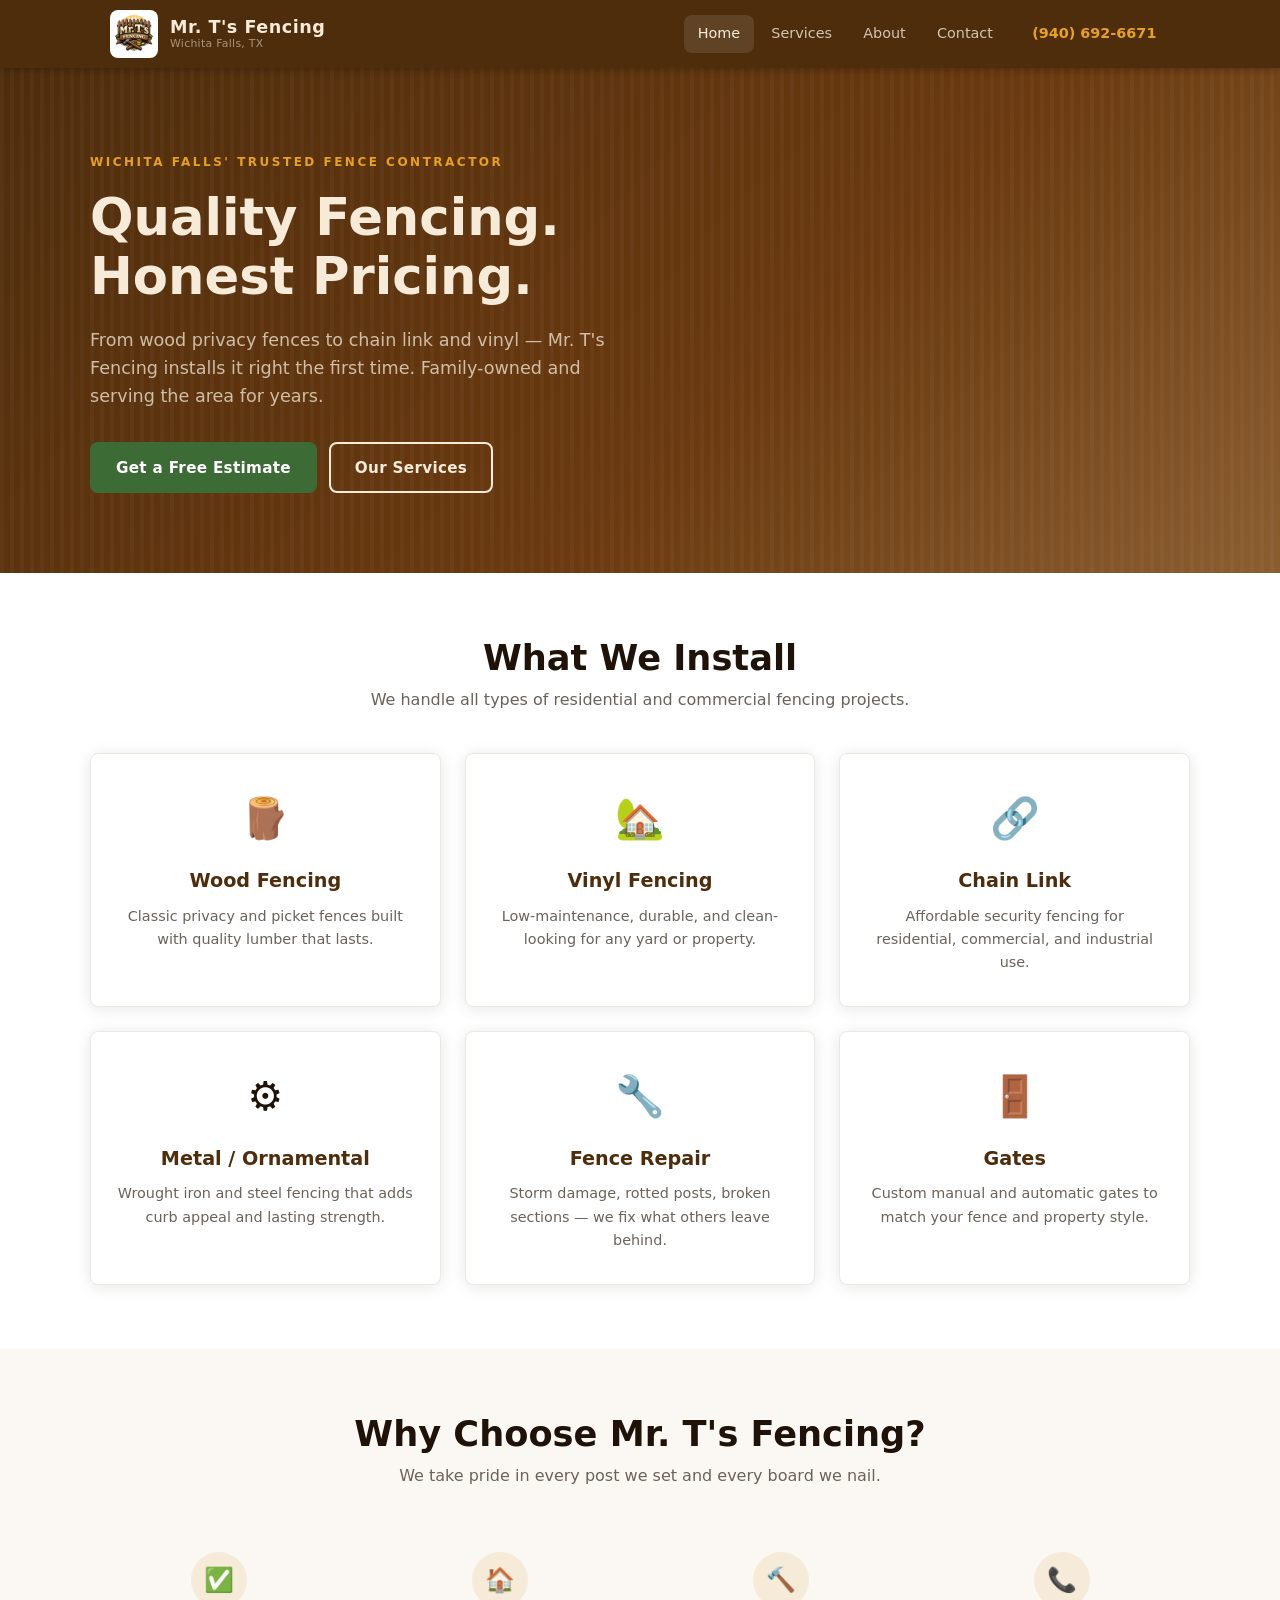
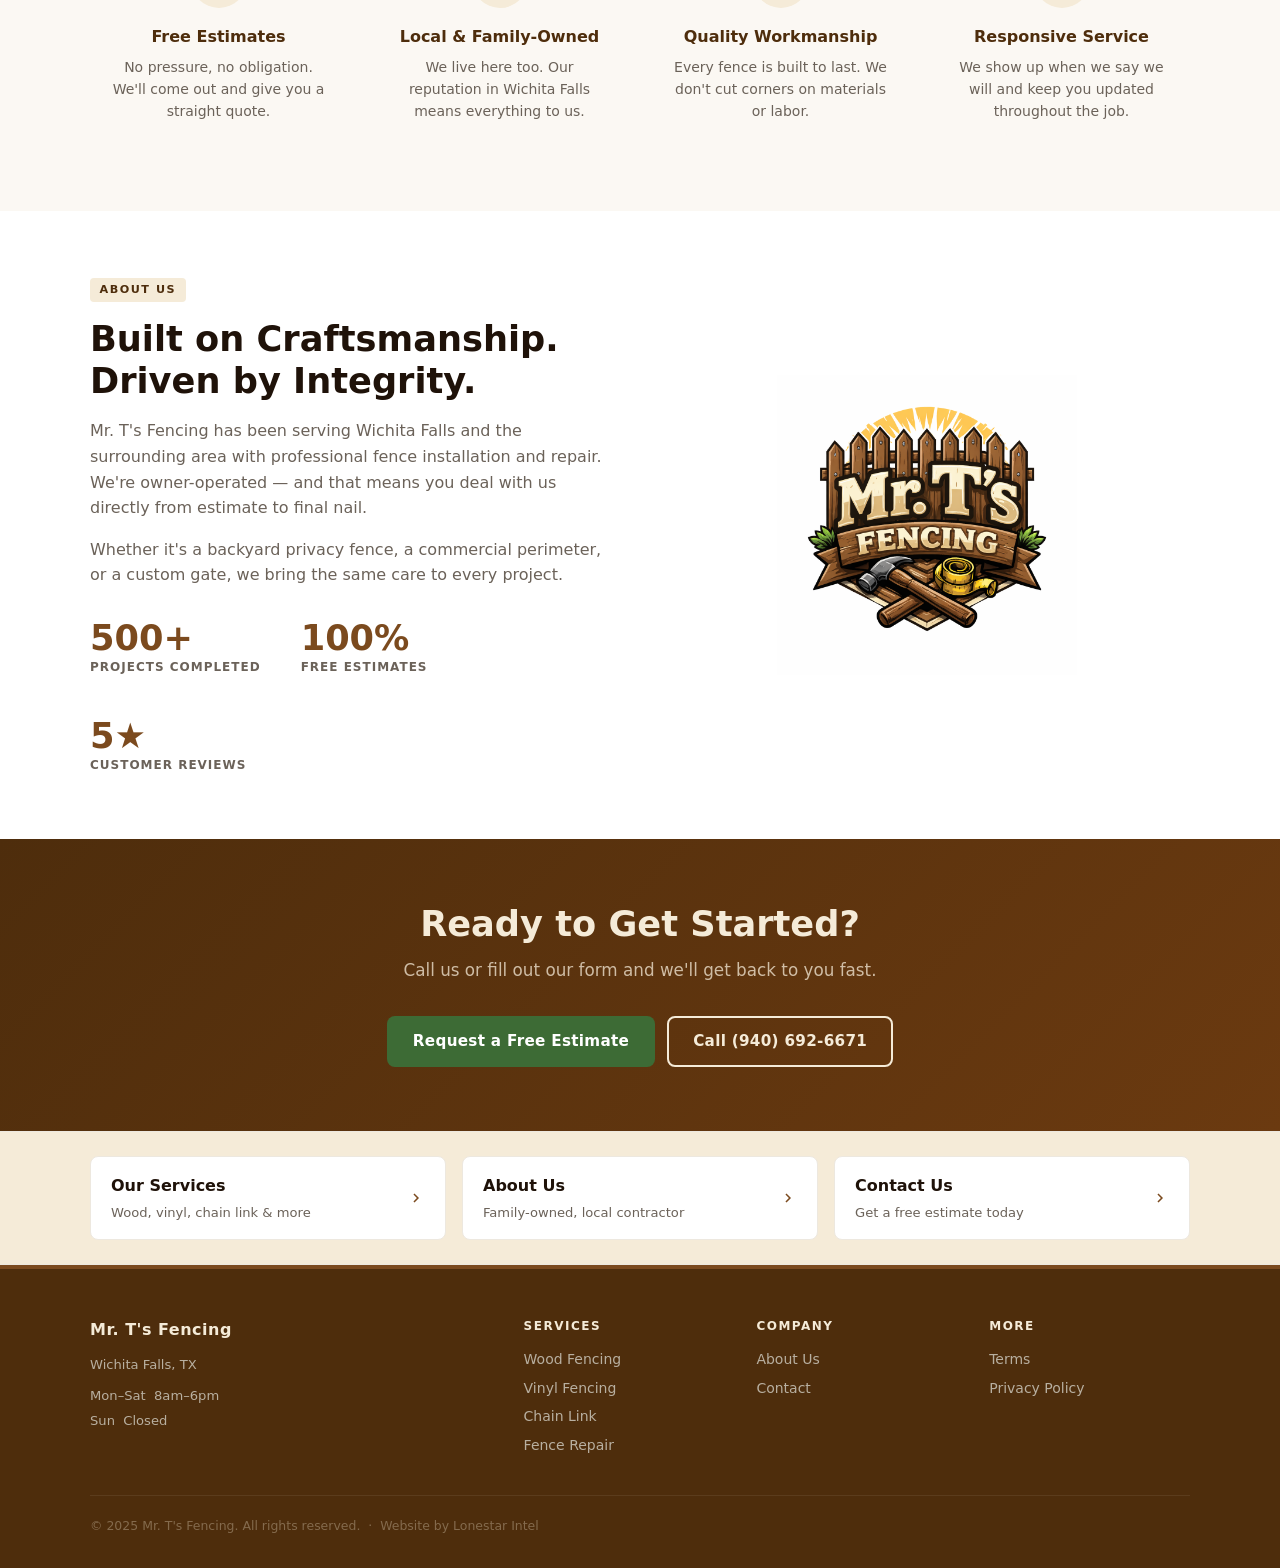
==== index.html @ 9df8c8a4 "Initial build: Mr. T's Fencing website" ====
<!DOCTYPE html>
<html lang="en">
<head>
  <meta charset="UTF-8">
  <meta name="viewport" content="width=device-width, initial-scale=1.0">
  <meta name="description" content="Mr. T's Fencing — professional fence installation in Wichita Falls, TX. Wood, vinyl, chain link, and more. Free estimates.">
  <title>Mr. T's Fencing | Wichita Falls, TX</title>
  <link rel="stylesheet" href="css/style.css">
</head>
<body>

  <header>
    <div class="nav-inner">
      <a href="index.html" class="logo">
        <img src="images/logo.png" alt="Mr. T's Fencing" class="logo-img">
        <div>
          <span class="logo-name">Mr. T's Fencing</span>
          <span class="logo-sub" style="display:block;">Wichita Falls, TX</span>
        </div>
      </a>
      <button class="nav-toggle" id="navToggle" aria-label="Toggle menu">
        <span></span><span></span><span></span>
      </button>
      <nav id="mainNav">
        <a href="index.html" class="active">Home</a>
        <a href="services.html">Services</a>
        <a href="about.html">About</a>
        <a href="contact.html">Contact</a>
        <a href="tel:9406926671" class="nav-phone">(940) 692-6671</a>
      </nav>
    </div>
  </header>

  <!-- HERO -->
  <section class="hero">
    <div class="hero-inner">
      <span class="hero-kicker">Wichita Falls' Trusted Fence Contractor</span>
      <h1>Quality Fencing.<br>Honest Pricing.</h1>
      <p>From wood privacy fences to chain link and vinyl — Mr. T's Fencing installs it right the first time. Family-owned and serving the area for years.</p>
      <div class="btn-group">
        <a href="contact.html" class="btn btn-green">Get a Free Estimate</a>
        <a href="services.html" class="btn btn-outline">Our Services</a>
      </div>
    </div>
  </section>

  <!-- SERVICES OVERVIEW -->
  <section>
    <div class="section-inner">
      <div class="section-header">
        <h2>What We Install</h2>
        <p>We handle all types of residential and commercial fencing projects.</p>
      </div>
      <div class="service-cards">
        <a href="services.html#wood" class="service-card" style="text-decoration:none;color:inherit;">
          <div class="service-icon">🪵</div>
          <h3>Wood Fencing</h3>
          <p>Classic privacy and picket fences built with quality lumber that lasts.</p>
        </a>
        <a href="services.html#vinyl" class="service-card" style="text-decoration:none;color:inherit;">
          <div class="service-icon">🏡</div>
          <h3>Vinyl Fencing</h3>
          <p>Low-maintenance, durable, and clean-looking for any yard or property.</p>
        </a>
        <a href="services.html#chainlink" class="service-card" style="text-decoration:none;color:inherit;">
          <div class="service-icon">🔗</div>
          <h3>Chain Link</h3>
          <p>Affordable security fencing for residential, commercial, and industrial use.</p>
        </a>
        <a href="services.html#metal" class="service-card" style="text-decoration:none;color:inherit;">
          <div class="service-icon">⚙️</div>
          <h3>Metal / Ornamental</h3>
          <p>Wrought iron and steel fencing that adds curb appeal and lasting strength.</p>
        </a>
        <a href="services.html#repair" class="service-card" style="text-decoration:none;color:inherit;">
          <div class="service-icon">🔧</div>
          <h3>Fence Repair</h3>
          <p>Storm damage, rotted posts, broken sections — we fix what others leave behind.</p>
        </a>
        <a href="services.html#gates" class="service-card" style="text-decoration:none;color:inherit;">
          <div class="service-icon">🚪</div>
          <h3>Gates</h3>
          <p>Custom manual and automatic gates to match your fence and property style.</p>
        </a>
      </div>
    </div>
  </section>

  <!-- WHY CHOOSE US -->
  <section class="bg-off">
    <div class="section-inner">
      <div class="section-header">
        <h2>Why Choose Mr. T's Fencing?</h2>
        <p>We take pride in every post we set and every board we nail.</p>
      </div>
      <div class="why-grid">
        <div class="why-item">
          <div class="why-icon">✅</div>
          <h3>Free Estimates</h3>
          <p>No pressure, no obligation. We'll come out and give you a straight quote.</p>
        </div>
        <div class="why-item">
          <div class="why-icon">🏠</div>
          <h3>Local & Family-Owned</h3>
          <p>We live here too. Our reputation in Wichita Falls means everything to us.</p>
        </div>
        <div class="why-item">
          <div class="why-icon">🔨</div>
          <h3>Quality Workmanship</h3>
          <p>Every fence is built to last. We don't cut corners on materials or labor.</p>
        </div>
        <div class="why-item">
          <div class="why-icon">📞</div>
          <h3>Responsive Service</h3>
          <p>We show up when we say we will and keep you updated throughout the job.</p>
        </div>
      </div>
    </div>
  </section>

  <!-- ABOUT BLURB -->
  <section>
    <div class="section-inner">
      <div class="info-grid" style="align-items:center;">
        <div>
          <span class="card-badge">About Us</span>
          <h2 style="margin-top:0.5rem;">Built on Craftsmanship.<br>Driven by Integrity.</h2>
          <p style="margin-top:1rem;">Mr. T's Fencing has been serving Wichita Falls and the surrounding area with professional fence installation and repair. We're owner-operated — and that means you deal with us directly from estimate to final nail.</p>
          <p style="margin-top:1rem;">Whether it's a backyard privacy fence, a commercial perimeter, or a custom gate, we bring the same care to every project.</p>
          <div class="stats-strip">
            <div>
              <div class="stat-number">500+</div>
              <div class="stat-label">Projects Completed</div>
            </div>
            <div>
              <div class="stat-number">100%</div>
              <div class="stat-label">Free Estimates</div>
            </div>
            <div>
              <div class="stat-number">5★</div>
              <div class="stat-label">Customer Reviews</div>
            </div>
          </div>
        </div>
        <div style="display:flex;align-items:center;justify-content:center;">
          <img src="images/logo.png" alt="Mr. T's Fencing" style="max-width:300px;width:100%;">
        </div>
      </div>
    </div>
  </section>

  <!-- CTA -->
  <section class="cta-banner">
    <h2>Ready to Get Started?</h2>
    <p>Call us or fill out our form and we'll get back to you fast.</p>
    <div class="btn-group" style="justify-content:center;">
      <a href="contact.html" class="btn btn-green">Request a Free Estimate</a>
      <a href="tel:9406926671" class="btn btn-outline">Call (940) 692-6671</a>
    </div>
  </section>

  <!-- NAV CARDS STRIP -->
  <div class="nav-cards-strip">
    <div class="nav-cards-row">
      <a href="services.html" class="nav-card">
        <div>
          <div class="nav-card-title">Our Services</div>
          <div class="nav-card-sub">Wood, vinyl, chain link & more</div>
        </div>
        <svg viewBox="0 0 24 24"><path d="M8.59 16.59L13.17 12 8.59 7.41 10 6l6 6-6 6z"/></svg>
      </a>
      <a href="about.html" class="nav-card">
        <div>
          <div class="nav-card-title">About Us</div>
          <div class="nav-card-sub">Family-owned, local contractor</div>
        </div>
        <svg viewBox="0 0 24 24"><path d="M8.59 16.59L13.17 12 8.59 7.41 10 6l6 6-6 6z"/></svg>
      </a>
      <a href="contact.html" class="nav-card">
        <div>
          <div class="nav-card-title">Contact Us</div>
          <div class="nav-card-sub">Get a free estimate today</div>
        </div>
        <svg viewBox="0 0 24 24"><path d="M8.59 16.59L13.17 12 8.59 7.41 10 6l6 6-6 6z"/></svg>
      </a>
    </div>
  </div>

  <footer>
    <div class="footer-inner">
      <div class="footer-brand">
        <span class="logo-name">Mr. T's Fencing</span>
        <p style="margin-top:0.75rem;font-size:0.82rem;color:var(--gray-mid);line-height:1.7;">Wichita Falls, TX</p>
        <p style="margin-top:0.5rem;font-size:0.82rem;color:var(--gray-mid);">Mon&ndash;Sat &nbsp;8am&ndash;6pm</p>
        <p style="margin-top:0.25rem;font-size:0.82rem;color:var(--gray-mid);">Sun &nbsp;Closed</p>
      </div>
      <div>
        <h4>Services</h4>
        <a href="services.html#wood">Wood Fencing</a>
        <a href="services.html#vinyl">Vinyl Fencing</a>
        <a href="services.html#chainlink">Chain Link</a>
        <a href="services.html#repair">Fence Repair</a>
      </div>
      <div>
        <h4>Company</h4>
        <a href="about.html">About Us</a>
        <a href="contact.html">Contact</a>
      </div>
      <div>
        <h4>More</h4>
        <a href="terms.html">Terms</a>
        <a href="privacy.html">Privacy Policy</a>
      </div>
    </div>
    <div class="footer-bottom">
      <span>&copy; 2025 Mr. T's Fencing. All rights reserved. &nbsp;&middot;&nbsp; Website by Lonestar Intel</span>
    </div>
  </footer>

  <script src="js/products.js"></script>
</body>
</html>
---- css/style.css ----
/* =============================================
   MR. T'S FENCING — STYLESHEET
   Theme: Wood Brown / Cream / Forest Green
   ============================================= */

:root {
  --primary: #7B4A1E;
  --primary-dark: #4E2D0C;
  --primary-light: #F5EBD8;
  --green: #3D6B35;
  --green-dark: #2A4D24;
  --gold: #E8A020;
  --white: #ffffff;
  --off-white: #FBF8F3;
  --cream: #F5EBD8;
  --gray-light: #EDE8DF;
  --gray-mid: #B8AFA0;
  --gray-text: #6B6259;
  --dark: #1F1209;
  --font: 'Segoe UI', system-ui, -apple-system, sans-serif;
  --radius: 8px;
  --shadow: 0 2px 16px rgba(31,18,9,0.10);
  --transition: 0.2s ease;
  /* aliases */
  --orange: var(--primary);
  --orange-dark: var(--primary-dark);
  --orange-light: var(--primary-light);
}

/* RESET */
*, *::before, *::after { box-sizing: border-box; margin: 0; padding: 0; }
html { scroll-behavior: smooth; }
body { font-family: var(--font); color: var(--dark); background: var(--white); line-height: 1.6; }
img { display: block; max-width: 100%; }
a { text-decoration: none; color: inherit; }
ul { list-style: none; }

/* TYPOGRAPHY */
h1 { font-size: clamp(2rem, 5vw, 3.2rem); font-weight: 700; line-height: 1.15; }
h2 { font-size: clamp(1.5rem, 3.5vw, 2.2rem); font-weight: 700; line-height: 1.2; }
h3 { font-size: 1.2rem; font-weight: 600; }
p { color: var(--gray-text); }

/* =============================================
   HEADER / NAV
   ============================================= */
header {
  background: var(--primary-dark);
  position: sticky;
  top: 0;
  z-index: 100;
  box-shadow: 0 2px 8px rgba(0,0,0,0.25);
}
.nav-inner {
  max-width: 1100px;
  margin: 0 auto;
  padding: 0 1.25rem;
  height: 68px;
  display: flex;
  align-items: center;
  justify-content: space-between;
  gap: 1rem;
}
.logo {
  display: flex;
  flex-direction: row;
  align-items: center;
  gap: 0.75rem;
  line-height: 1.1;
}
.logo-img {
  width: 48px;
  height: 48px;
  border-radius: 8px;
  object-fit: cover;
  flex-shrink: 0;
  background: var(--white);
}
.logo-name {
  font-size: 1.1rem;
  font-weight: 700;
  color: var(--cream);
  letter-spacing: 0.5px;
}
.logo-sub {
  font-size: 0.68rem;
  color: rgba(245,235,216,0.55);
  letter-spacing: 0.3px;
}
nav { display: flex; align-items: center; gap: 0.25rem; }
nav a {
  color: rgba(245,235,216,0.8);
  font-size: 0.9rem;
  font-weight: 500;
  padding: 0.45rem 0.85rem;
  border-radius: var(--radius);
  transition: background var(--transition), color var(--transition);
}
nav a:hover, nav a.active { background: rgba(255,255,255,0.1); color: var(--cream); }
.nav-phone {
  color: var(--gold) !important;
  font-weight: 700 !important;
  font-size: 0.9rem;
  margin-left: 0.5rem;
}
.nav-toggle {
  display: none;
  flex-direction: column;
  gap: 5px;
  background: none;
  border: none;
  cursor: pointer;
  padding: 0.4rem;
}
.nav-toggle span {
  display: block;
  width: 24px;
  height: 2px;
  background: var(--cream);
  border-radius: 2px;
  transition: all var(--transition);
}
@media (max-width: 768px) {
  .nav-toggle { display: flex; }
  nav {
    display: none;
    position: absolute;
    top: 68px;
    left: 0; right: 0;
    background: var(--primary-dark);
    flex-direction: column;
    align-items: stretch;
    padding: 0.75rem 1.25rem 1rem;
    gap: 0.15rem;
    box-shadow: 0 4px 12px rgba(0,0,0,0.2);
  }
  nav.open { display: flex; }
  nav a { padding: 0.65rem 1rem; }
}

/* =============================================
   BREADCRUMB
   ============================================= */
.breadcrumb {
  background: var(--cream);
  padding: 0.6rem 1.25rem;
  font-size: 0.82rem;
  color: var(--gray-text);
  border-bottom: 1px solid var(--gray-light);
}
.breadcrumb a { color: var(--primary); }
.breadcrumb { max-width: 100%; }
.breadcrumb > * { max-width: 1100px; display: block; margin: 0 auto; }

/* =============================================
   BUTTONS
   ============================================= */
.btn {
  display: inline-block;
  padding: 0.7rem 1.5rem;
  border-radius: var(--radius);
  font-size: 0.95rem;
  font-weight: 600;
  cursor: pointer;
  transition: all var(--transition);
  border: 2px solid transparent;
  letter-spacing: 0.3px;
}
.btn-primary { background: var(--primary); color: var(--white); }
.btn-primary:hover { background: var(--primary-dark); }
.btn-green { background: var(--green); color: var(--white); }
.btn-green:hover { background: var(--green-dark); }
.btn-outline { background: transparent; border-color: var(--cream); color: var(--cream); }
.btn-outline:hover { background: rgba(255,255,255,0.12); }
.btn-outline-dark { background: transparent; border-color: var(--primary); color: var(--primary); }
.btn-outline-dark:hover { background: var(--primary-light); }
.btn-group { display: flex; flex-wrap: wrap; gap: 0.75rem; }

/* =============================================
   HERO
   ============================================= */
.hero {
  background: linear-gradient(135deg, var(--primary-dark) 0%, #6B3A10 60%, #8B5E30 100%);
  padding: 5rem 1.25rem;
  position: relative;
  overflow: hidden;
}
.hero::before {
  content: '';
  position: absolute;
  inset: 0;
  background: url("data:image/svg+xml,%3Csvg width='60' height='60' viewBox='0 0 60 60' xmlns='http://www.w3.org/2000/svg'%3E%3Cg fill='none' fill-rule='evenodd'%3E%3Cg fill='%23ffffff' fill-opacity='0.03'%3E%3Crect x='0' y='0' width='4' height='60'/%3E%3Crect x='10' y='0' width='4' height='60'/%3E%3Crect x='20' y='0' width='4' height='60'/%3E%3Crect x='30' y='0' width='4' height='60'/%3E%3Crect x='40' y='0' width='4' height='60'/%3E%3Crect x='50' y='0' width='4' height='60'/%3E%3C/g%3E%3C/g%3E%3C/svg%3E") repeat;
  pointer-events: none;
}
.hero-inner {
  max-width: 1100px;
  margin: 0 auto;
  position: relative;
}
.hero-kicker {
  display: inline-block;
  font-size: 0.75rem;
  font-weight: 700;
  text-transform: uppercase;
  letter-spacing: 2.5px;
  color: var(--gold);
  margin-bottom: 1rem;
}
.hero h1 { color: var(--cream); max-width: 680px; margin-bottom: 1.25rem; }
.hero p { color: rgba(245,235,216,0.75); max-width: 560px; font-size: 1.1rem; margin-bottom: 2rem; }

/* =============================================
   SECTIONS
   ============================================= */
section { padding: 4rem 1.25rem; }
.section-inner { max-width: 1100px; margin: 0 auto; }
.section-header { text-align: center; margin-bottom: 2.5rem; }
.section-header p { margin-top: 0.5rem; font-size: 1rem; }
.bg-off { background: var(--off-white); }
.bg-cream { background: var(--cream); }
.bg-dark { background: var(--primary-dark); }

/* =============================================
   CARD GRID
   ============================================= */
.card-grid {
  display: grid;
  grid-template-columns: repeat(auto-fill, minmax(280px, 1fr));
  gap: 1.5rem;
}
.card {
  background: var(--white);
  border-radius: var(--radius);
  box-shadow: var(--shadow);
  overflow: hidden;
  border: 1px solid var(--gray-light);
  transition: transform var(--transition), box-shadow var(--transition);
}
.card:hover { transform: translateY(-3px); box-shadow: 0 8px 24px rgba(31,18,9,0.13); }
.card-img { width: 100%; height: 200px; object-fit: cover; }
.card-body { padding: 1.25rem; }
.card-body h3 { margin-bottom: 0.4rem; }
.card-body p { font-size: 0.9rem; margin-bottom: 1rem; }

/* =============================================
   SERVICE CARDS
   ============================================= */
.service-cards {
  display: grid;
  grid-template-columns: repeat(auto-fill, minmax(260px, 1fr));
  gap: 1.5rem;
  margin-top: 2rem;
}
.service-card {
  background: var(--white);
  border-radius: var(--radius);
  border: 1.5px solid var(--gray-light);
  padding: 2rem 1.5rem;
  text-align: center;
  box-shadow: var(--shadow);
  transition: transform var(--transition), box-shadow var(--transition);
}
.service-card:hover { transform: translateY(-3px); box-shadow: 0 8px 24px rgba(31,18,9,0.13); }
.service-icon {
  font-size: 2.5rem;
  margin-bottom: 1rem;
}
.service-card h3 { margin-bottom: 0.5rem; color: var(--primary-dark); }
.service-card p { font-size: 0.9rem; }

/* =============================================
   BADGE
   ============================================= */
.card-badge {
  display: inline-block;
  font-size: 0.7rem;
  font-weight: 700;
  text-transform: uppercase;
  letter-spacing: 1.5px;
  background: var(--primary-light);
  color: var(--primary-dark);
  padding: 0.2rem 0.6rem;
  border-radius: 4px;
  margin-bottom: 0.5rem;
}
.badge-green {
  background: rgba(61,107,53,0.12);
  color: var(--green-dark);
}

/* =============================================
   WHY CHOOSE US
   ============================================= */
.why-grid {
  display: grid;
  grid-template-columns: repeat(auto-fill, minmax(220px, 1fr));
  gap: 1.5rem;
  margin-top: 2rem;
}
.why-item {
  text-align: center;
  padding: 1.5rem 1rem;
}
.why-icon {
  width: 56px; height: 56px;
  border-radius: 50%;
  background: var(--primary-light);
  color: var(--primary);
  display: flex; align-items: center; justify-content: center;
  font-size: 1.5rem;
  margin: 0 auto 1rem;
}
.why-item h3 { font-size: 1rem; margin-bottom: 0.35rem; color: var(--primary-dark); }
.why-item p { font-size: 0.875rem; }

/* =============================================
   STATS STRIP
   ============================================= */
.stats-strip {
  display: flex;
  gap: 2.5rem;
  flex-wrap: wrap;
  margin-top: 2rem;
}
.stat-number {
  font-size: 2.2rem;
  font-weight: 800;
  color: var(--primary);
  line-height: 1;
}
.stat-label {
  font-size: 0.75rem;
  font-weight: 600;
  text-transform: uppercase;
  letter-spacing: 1px;
  color: var(--gray-text);
  margin-top: 0.2rem;
}

/* =============================================
   INFO GRID (about/contact)
   ============================================= */
.info-grid {
  display: grid;
  grid-template-columns: 1fr 1fr;
  gap: 3rem;
  align-items: start;
}
@media (max-width: 700px) {
  .info-grid { grid-template-columns: 1fr; gap: 2rem; }
}
.info-block {
  background: var(--white);
  border: 1.5px solid var(--gray-light);
  border-radius: var(--radius);
  padding: 1.5rem;
}
.info-block h3 {
  font-size: 0.72rem;
  font-weight: 700;
  text-transform: uppercase;
  letter-spacing: 2px;
  color: var(--primary);
  margin-bottom: 0.6rem;
}
.hours-row {
  display: flex;
  justify-content: space-between;
  font-size: 0.875rem;
  padding: 0.3rem 0;
  border-bottom: 1px solid var(--gray-light);
  color: var(--dark);
}
.hours-row:last-child { border-bottom: none; }

/* =============================================
   MAP
   ============================================= */
.map-wrap {
  border-radius: var(--radius);
  overflow: hidden;
  border: 1.5px solid var(--gray-light);
  height: 280px;
}
.map-wrap iframe { width: 100%; height: 100%; border: none; display: block; }

/* =============================================
   CTA BANNER
   ============================================= */
.cta-banner {
  background: linear-gradient(135deg, var(--primary-dark), #6B3A10);
  color: var(--cream);
  text-align: center;
  padding: 4rem 1.25rem;
}
.cta-banner h2 { color: var(--cream); margin-bottom: 0.75rem; }
.cta-banner p { color: rgba(245,235,216,0.75); margin-bottom: 2rem; font-size: 1.05rem; }

/* =============================================
   NAV CARDS STRIP
   ============================================= */
.nav-cards-strip {
  background: var(--cream);
  border-top: 1px solid var(--gray-light);
  border-bottom: 1px solid var(--gray-light);
  padding: 1.5rem 1.25rem;
}
.nav-cards-row {
  max-width: 1100px;
  margin: 0 auto;
  display: grid;
  grid-template-columns: repeat(3, 1fr);
  gap: 1rem;
}
.nav-card {
  display: flex;
  align-items: center;
  justify-content: space-between;
  background: var(--white);
  border: 1.5px solid var(--gray-light);
  border-radius: var(--radius);
  padding: 1rem 1.25rem;
  transition: border-color var(--transition), box-shadow var(--transition);
}
.nav-card:hover { border-color: var(--primary); box-shadow: var(--shadow); }
.nav-card svg { width: 18px; height: 18px; fill: var(--primary); flex-shrink: 0; }
.nav-card-title { font-weight: 700; font-size: 1rem; color: var(--dark); }
.nav-card-sub { font-size: 0.82rem; color: var(--gray-text); margin-top: 0.2rem; }
@media (max-width: 600px) {
  .nav-cards-row { grid-template-columns: 1fr; }
}

/* =============================================
   FOOTER
   ============================================= */
footer {
  background: var(--primary-dark);
  color: var(--gray-mid);
  padding: 3rem 1.25rem 2rem;
  border-top: 4px solid var(--primary);
}
.footer-inner {
  max-width: 1100px;
  margin: 0 auto;
  display: grid;
  grid-template-columns: 2fr 1fr 1fr 1fr;
  gap: 2rem;
}
.footer-brand .logo-name { color: var(--cream); font-size: 1rem; }
footer h4 { color: var(--cream); font-size: 0.75rem; text-transform: uppercase; letter-spacing: 1.5px; margin-bottom: 0.75rem; }
footer a { font-size: 0.875rem; color: var(--gray-mid); display: block; margin-bottom: 0.4rem; transition: color var(--transition); }
footer a:hover { color: var(--cream); }
.footer-bottom {
  max-width: 1100px;
  margin: 2rem auto 0;
  padding-top: 1.25rem;
  border-top: 1px solid rgba(255,255,255,0.07);
  display: flex;
  justify-content: flex-start;
  align-items: center;
  font-size: 0.78rem;
  color: rgba(245,235,216,0.32);
  flex-wrap: wrap;
  gap: 0.5rem 1.5rem;
}
.footer-bottom a { color: rgba(245,235,216,0.32); font-size: 0.78rem; display: inline; margin-bottom: 0; }
.footer-bottom a:hover { color: rgba(245,235,216,0.6); }
@media (max-width: 700px) {
  .footer-inner { grid-template-columns: 1fr 1fr; gap: 1.5rem; }
  .footer-bottom { flex-direction: column; text-align: center; }
}
@media (max-width: 400px) {
  .footer-inner { grid-template-columns: 1fr; }
}

/* =============================================
   CONTACT
   ============================================= */
.contact-grid {
  display: grid;
  grid-template-columns: 1fr 1fr;
  grid-template-rows: auto auto auto;
  gap: 1rem;
}
.contact-phone   { grid-column: 2; grid-row: 1; }
.contact-address { grid-column: 1; grid-row: 1; }
.contact-hours   { grid-column: 1; grid-row: 2 / 4; }
.contact-follow  { grid-column: 2; grid-row: 2; }
.contact-map     { grid-column: 2; grid-row: 3; }
@media (max-width: 700px) {
  .contact-grid { grid-template-columns: 1fr; grid-template-rows: unset; }
  .contact-phone   { grid-column: 1; grid-row: 1; }
  .contact-address { grid-column: 1; grid-row: 2; }
  .contact-hours   { grid-column: 1; grid-row: 3; }
  .contact-follow  { grid-column: 1; grid-row: 4; }
  .contact-map     { grid-column: 1; grid-row: 5; }
}

/* =============================================
   QUOTE FORM
   ============================================= */
.quote-form { display: grid; gap: 1rem; }
.form-row { display: grid; grid-template-columns: 1fr 1fr; gap: 1rem; }
.form-group { display: flex; flex-direction: column; gap: 0.4rem; }
.form-group label { font-size: 0.85rem; font-weight: 600; color: var(--dark); }
.form-group input,
.form-group textarea,
.form-group select {
  padding: 0.7rem 1rem;
  border: 1.5px solid var(--gray-mid);
  border-radius: var(--radius);
  font-size: 0.95rem;
  font-family: var(--font);
  color: var(--dark);
  background: var(--white);
  transition: border-color var(--transition);
  width: 100%;
}
.form-group input:focus,
.form-group textarea:focus,
.form-group select:focus { outline: none; border-color: var(--primary); }
.form-group textarea { min-height: 120px; resize: vertical; }
@media (max-width: 600px) { .form-row { grid-template-columns: 1fr; } }

/* =============================================
   LEGAL PAGES
   ============================================= */
.legal-body { max-width: 760px; margin: 0 auto; padding: 3rem 1.25rem; }
.legal-body h1 { font-size: 2rem; margin-bottom: 0.5rem; }
.legal-body .updated { font-size: 0.82rem; color: var(--gray-text); margin-bottom: 2.5rem; }
.legal-body h2 { font-size: 1.1rem; margin: 2rem 0 0.5rem; }
.legal-body p, .legal-body li { font-size: 0.95rem; color: var(--gray-text); line-height: 1.75; }
.legal-body ul { padding-left: 1.25rem; margin-top: 0.5rem; }
.legal-body li { margin-bottom: 0.4rem; }
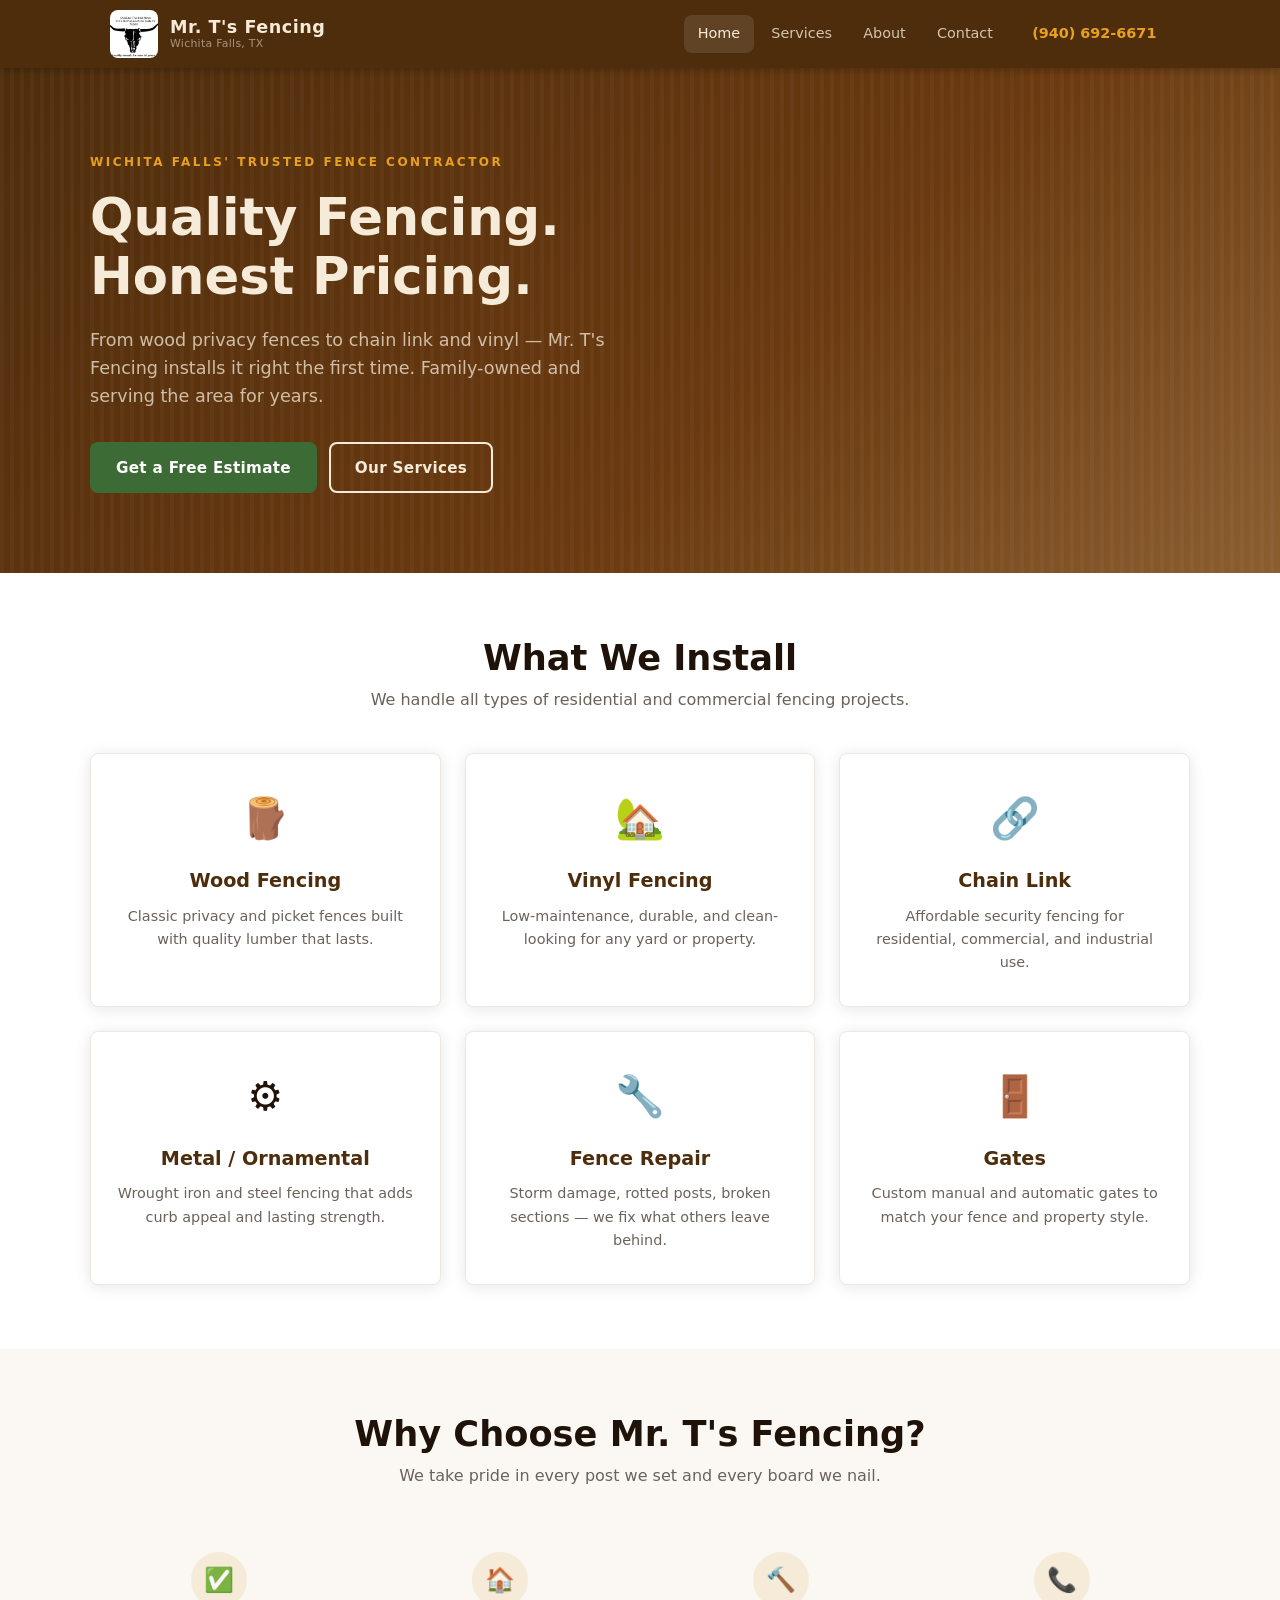
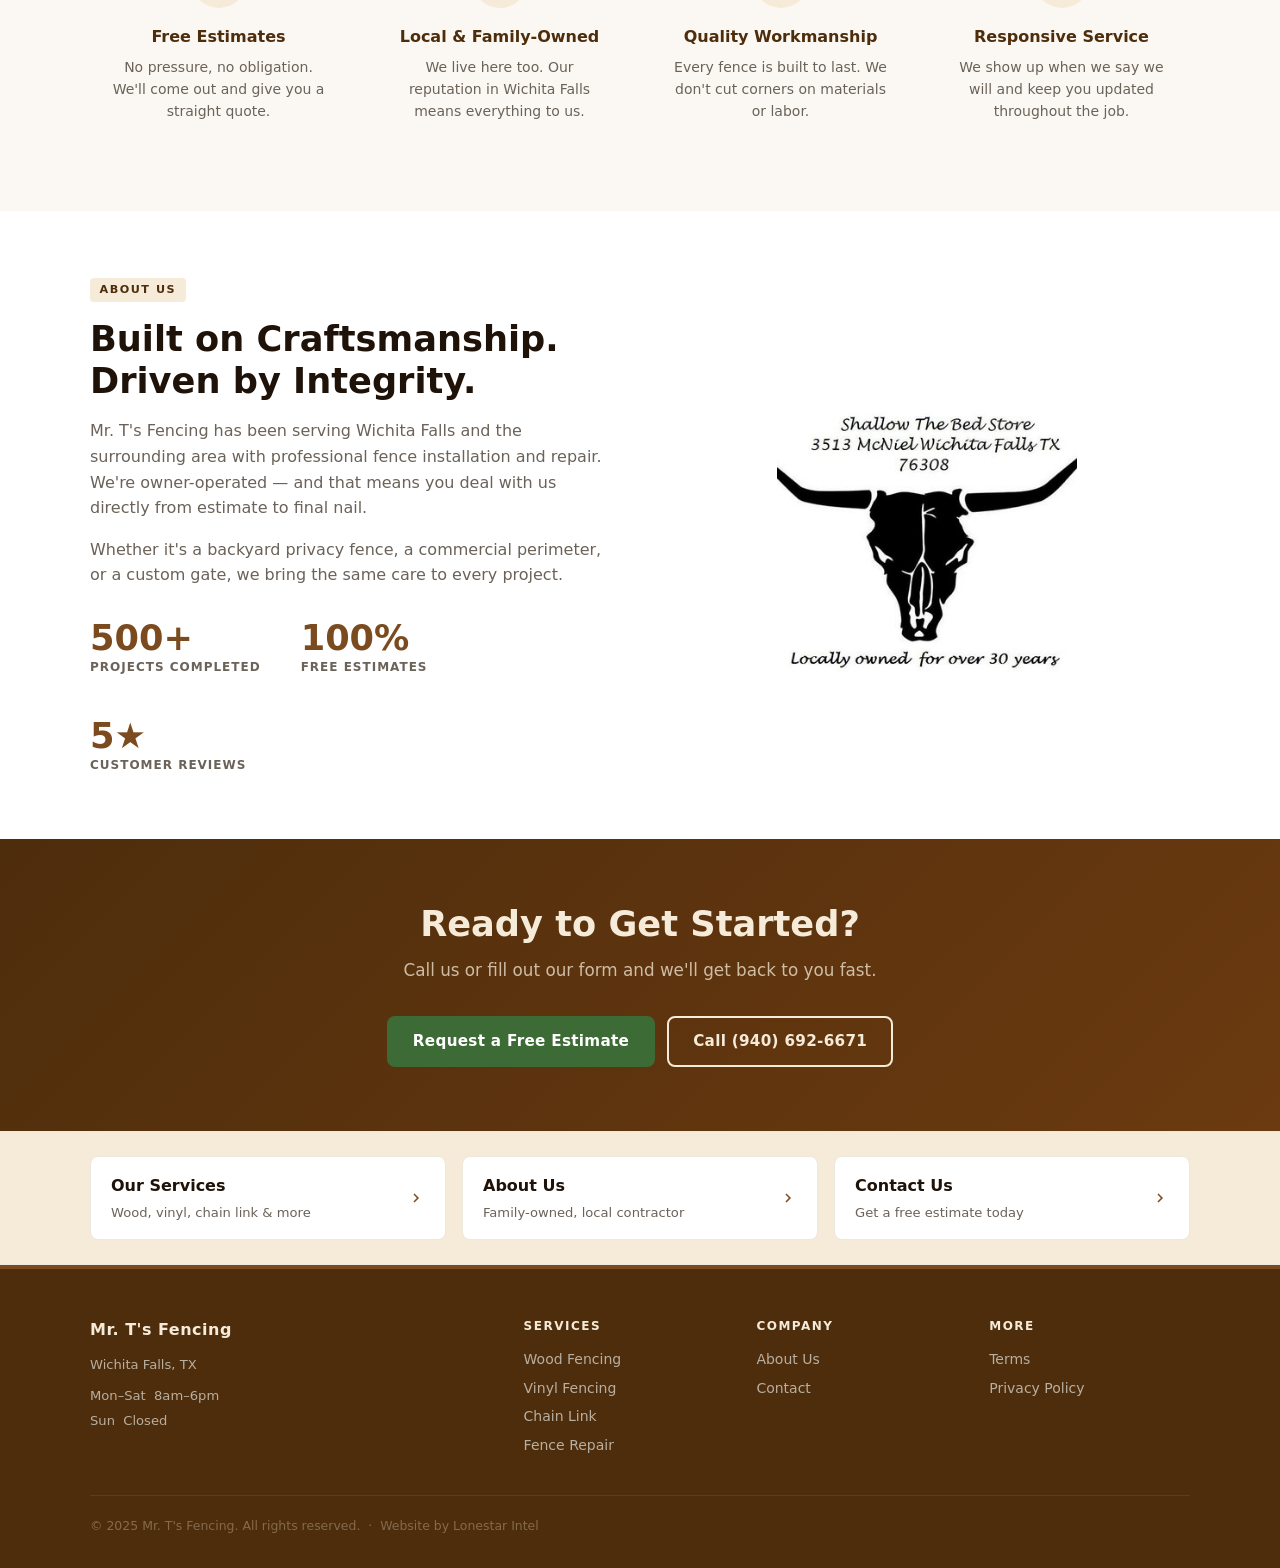
==== commit 68ee9f88: "Add real fence photos to services page, upscaled logo, clean up old bed store assets - Replace emoji" ====
--- a/index.html
+++ b/index.html
@@ -12,7 +12,7 @@
   <header>
     <div class="nav-inner">
       <a href="index.html" class="logo">
-        <img src="images/logo.png" alt="Mr. T's Fencing" class="logo-img">
+        <img src="images/logo.jpg" alt="Mr. T's Fencing" class="logo-img">
         <div>
           <span class="logo-name">Mr. T's Fencing</span>
           <span class="logo-sub" style="display:block;">Wichita Falls, TX</span>
@@ -143,7 +143,7 @@
           </div>
         </div>
         <div style="display:flex;align-items:center;justify-content:center;">
-          <img src="images/logo.png" alt="Mr. T's Fencing" style="max-width:300px;width:100%;">
+          <img src="images/logo.jpg" alt="Mr. T's Fencing" style="max-width:300px;width:100%;">
         </div>
       </div>
     </div>
--- a/css/style.css
+++ b/css/style.css
@@ -349,6 +349,17 @@
 @media (max-width: 700px) {
   .info-grid { grid-template-columns: 1fr; gap: 2rem; }
 }
+.service-photo {
+  width: 100%;
+  height: 320px;
+  object-fit: cover;
+  border-radius: 12px;
+  display: block;
+}
+@media (max-width: 700px) {
+  .service-photo { height: 220px; }
+}
+
 .info-block {
   background: var(--white);
   border: 1.5px solid var(--gray-light);
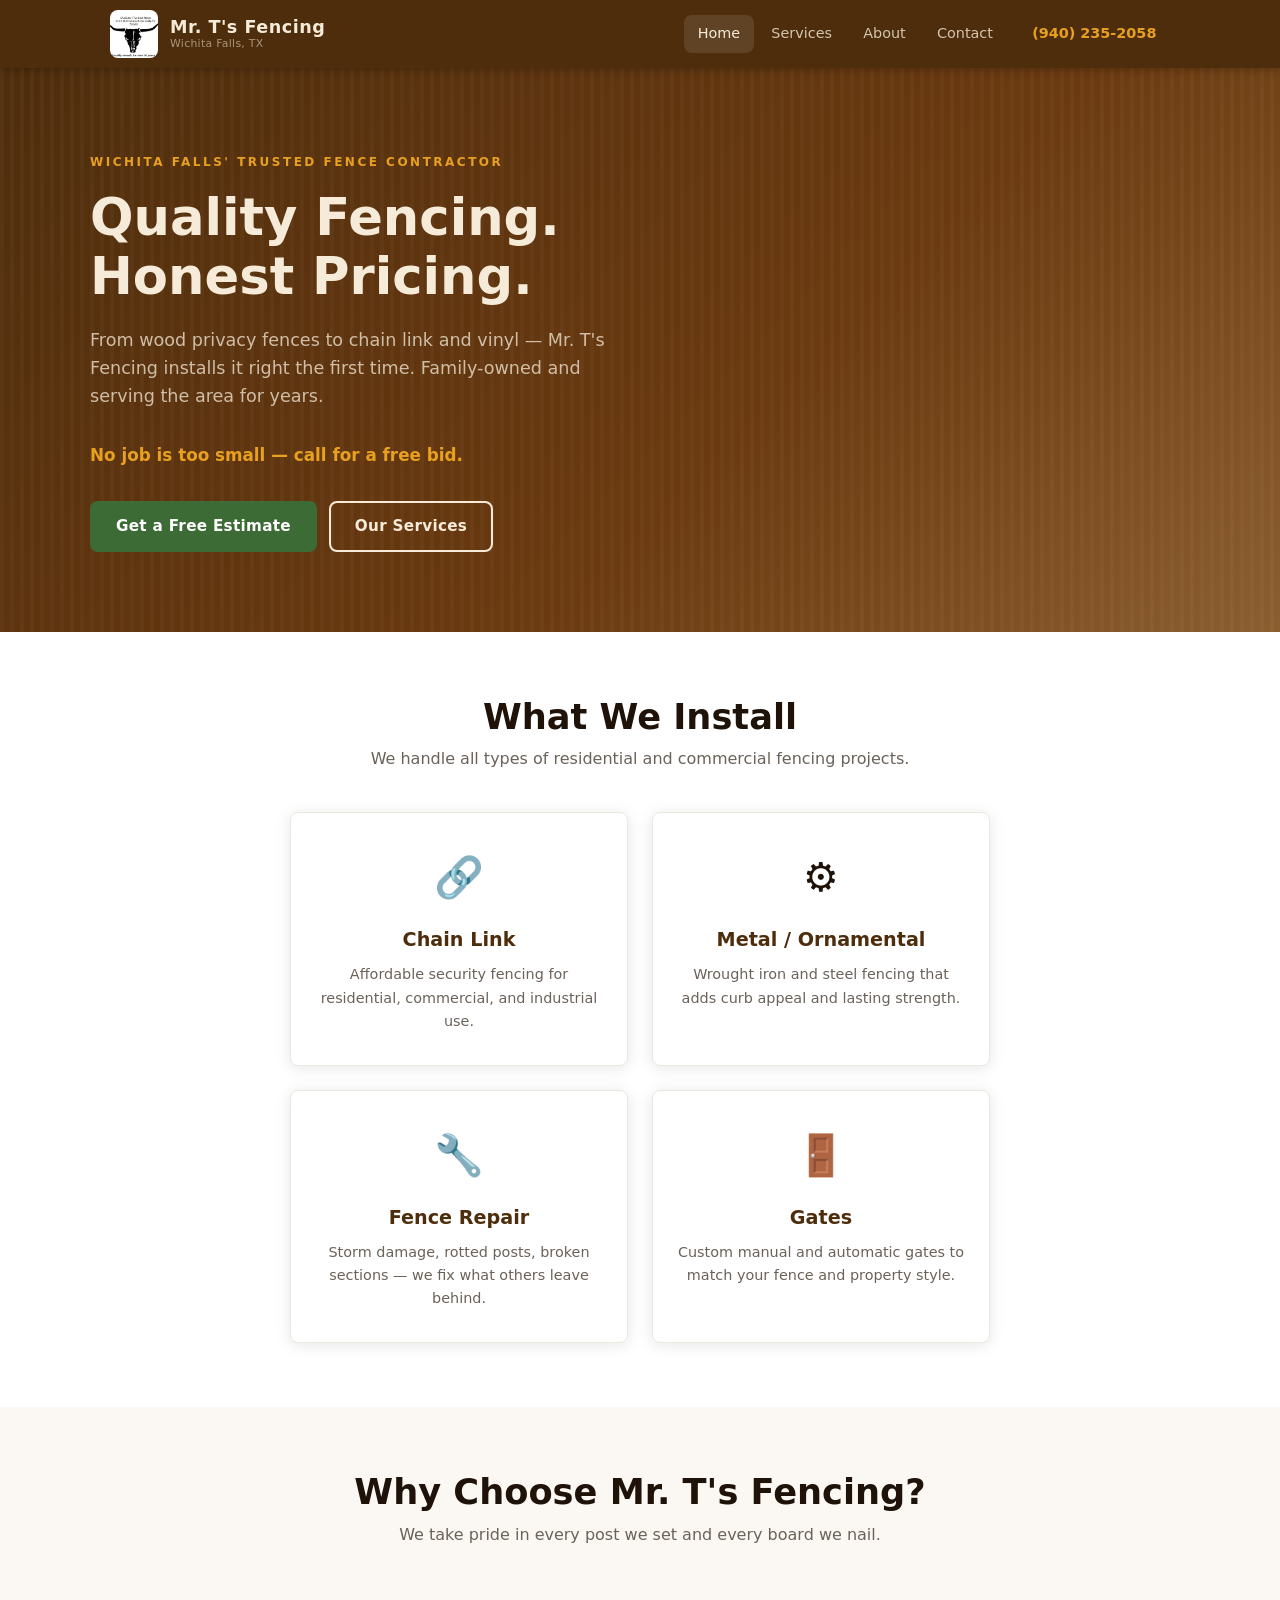
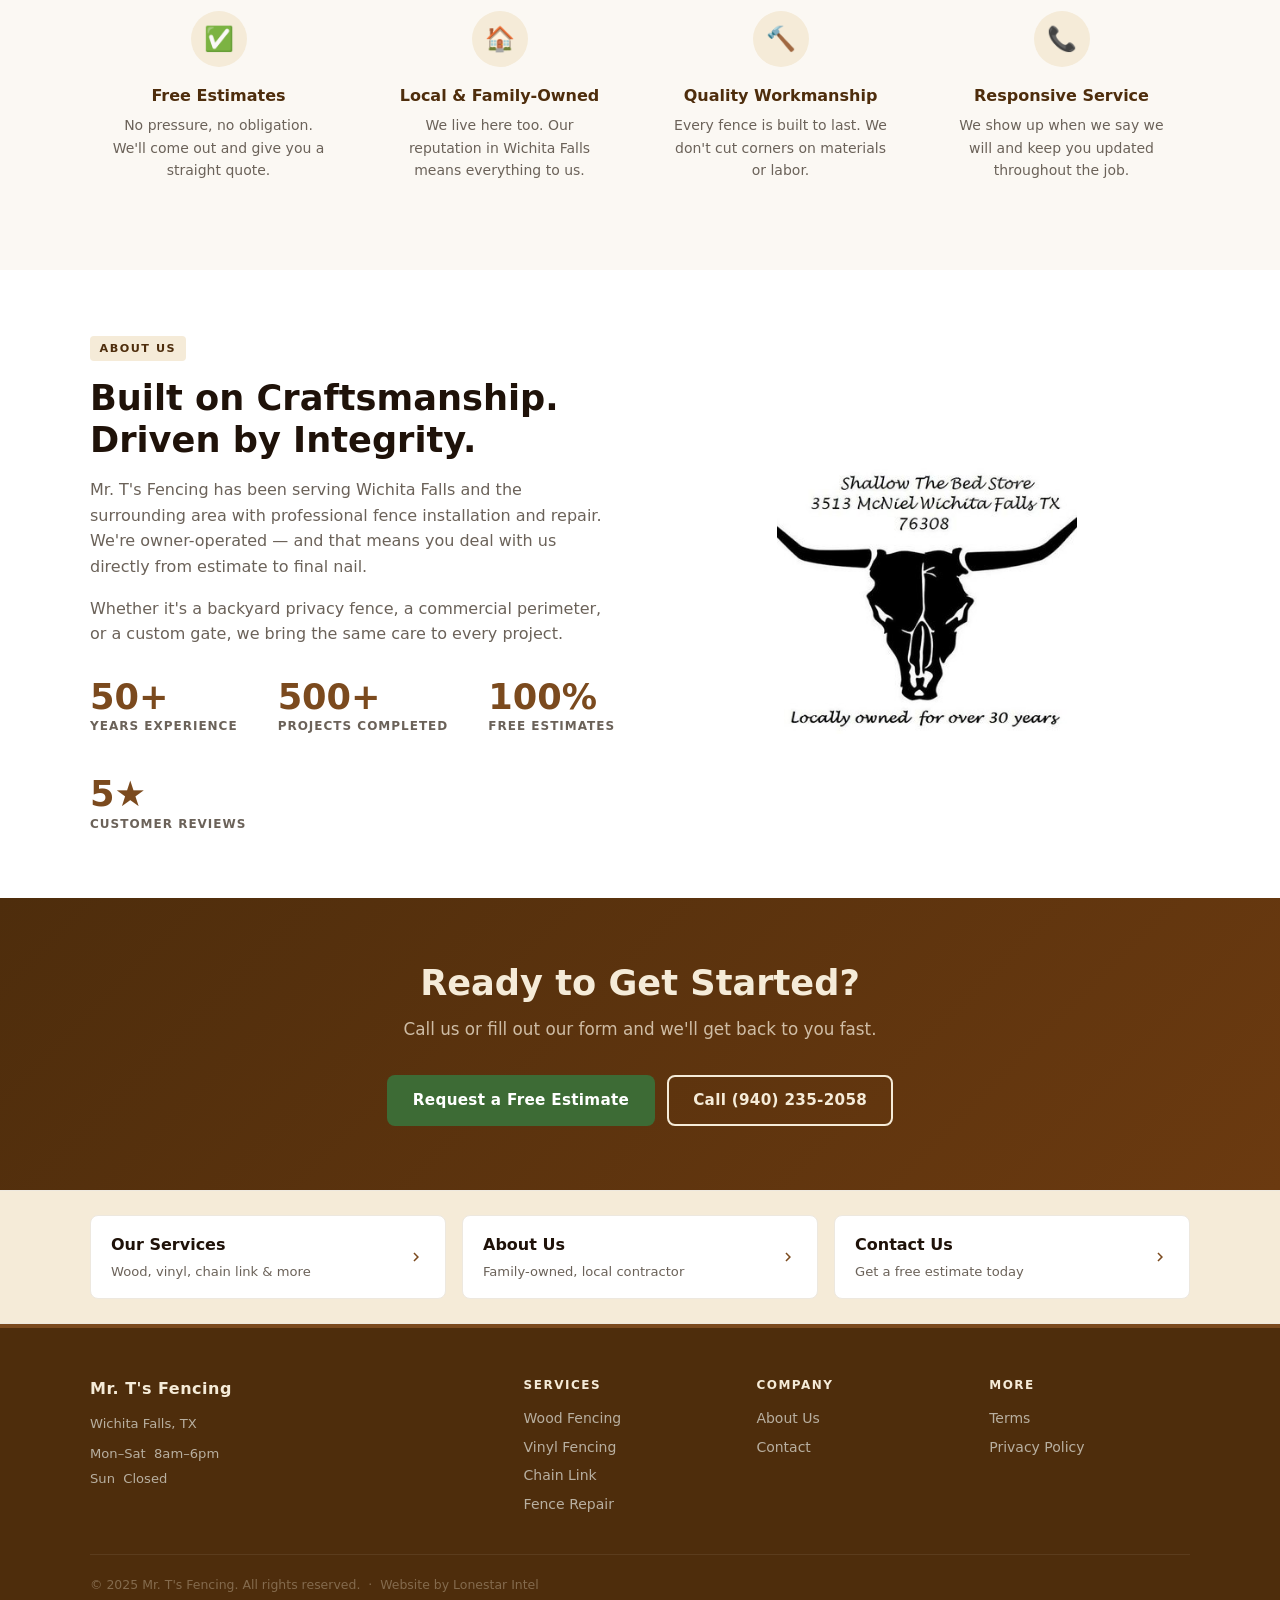
==== commit 60574d9e: "Update homepage, services, and contact pages - Add 'No job is too small' tagline to hero - Service c" ====
--- a/index.html
+++ b/index.html
@@ -26,7 +26,7 @@
         <a href="services.html">Services</a>
         <a href="about.html">About</a>
         <a href="contact.html">Contact</a>
-        <a href="tel:9406926671" class="nav-phone">(940) 692-6671</a>
+        <a href="tel:9402352058" class="nav-phone">(940) 235-2058</a>
       </nav>
     </div>
   </header>
@@ -37,6 +37,7 @@
       <span class="hero-kicker">Wichita Falls' Trusted Fence Contractor</span>
       <h1>Quality Fencing.<br>Honest Pricing.</h1>
       <p>From wood privacy fences to chain link and vinyl — Mr. T's Fencing installs it right the first time. Family-owned and serving the area for years.</p>
+      <p style="margin-top:0.75rem;font-size:1.05rem;color:var(--gold);font-weight:600;">No job is too small — call for a free bid.</p>
       <div class="btn-group">
         <a href="contact.html" class="btn btn-green">Get a Free Estimate</a>
         <a href="services.html" class="btn btn-outline">Our Services</a>
@@ -51,17 +52,7 @@
         <h2>What We Install</h2>
         <p>We handle all types of residential and commercial fencing projects.</p>
       </div>
-      <div class="service-cards">
-        <a href="services.html#wood" class="service-card" style="text-decoration:none;color:inherit;">
-          <div class="service-icon">🪵</div>
-          <h3>Wood Fencing</h3>
-          <p>Classic privacy and picket fences built with quality lumber that lasts.</p>
-        </a>
-        <a href="services.html#vinyl" class="service-card" style="text-decoration:none;color:inherit;">
-          <div class="service-icon">🏡</div>
-          <h3>Vinyl Fencing</h3>
-          <p>Low-maintenance, durable, and clean-looking for any yard or property.</p>
-        </a>
+      <div class="service-cards" style="grid-template-columns:repeat(2,1fr);max-width:700px;margin-left:auto;margin-right:auto;">
         <a href="services.html#chainlink" class="service-card" style="text-decoration:none;color:inherit;">
           <div class="service-icon">🔗</div>
           <h3>Chain Link</h3>
@@ -129,6 +120,10 @@
           <p style="margin-top:1rem;">Whether it's a backyard privacy fence, a commercial perimeter, or a custom gate, we bring the same care to every project.</p>
           <div class="stats-strip">
             <div>
+              <div class="stat-number">50+</div>
+              <div class="stat-label">Years Experience</div>
+            </div>
+            <div>
               <div class="stat-number">500+</div>
               <div class="stat-label">Projects Completed</div>
             </div>
@@ -155,7 +150,7 @@
     <p>Call us or fill out our form and we'll get back to you fast.</p>
     <div class="btn-group" style="justify-content:center;">
       <a href="contact.html" class="btn btn-green">Request a Free Estimate</a>
-      <a href="tel:9406926671" class="btn btn-outline">Call (940) 692-6671</a>
+      <a href="tel:9402352058" class="btn btn-outline">Call (940) 235-2058</a>
     </div>
   </section>
 
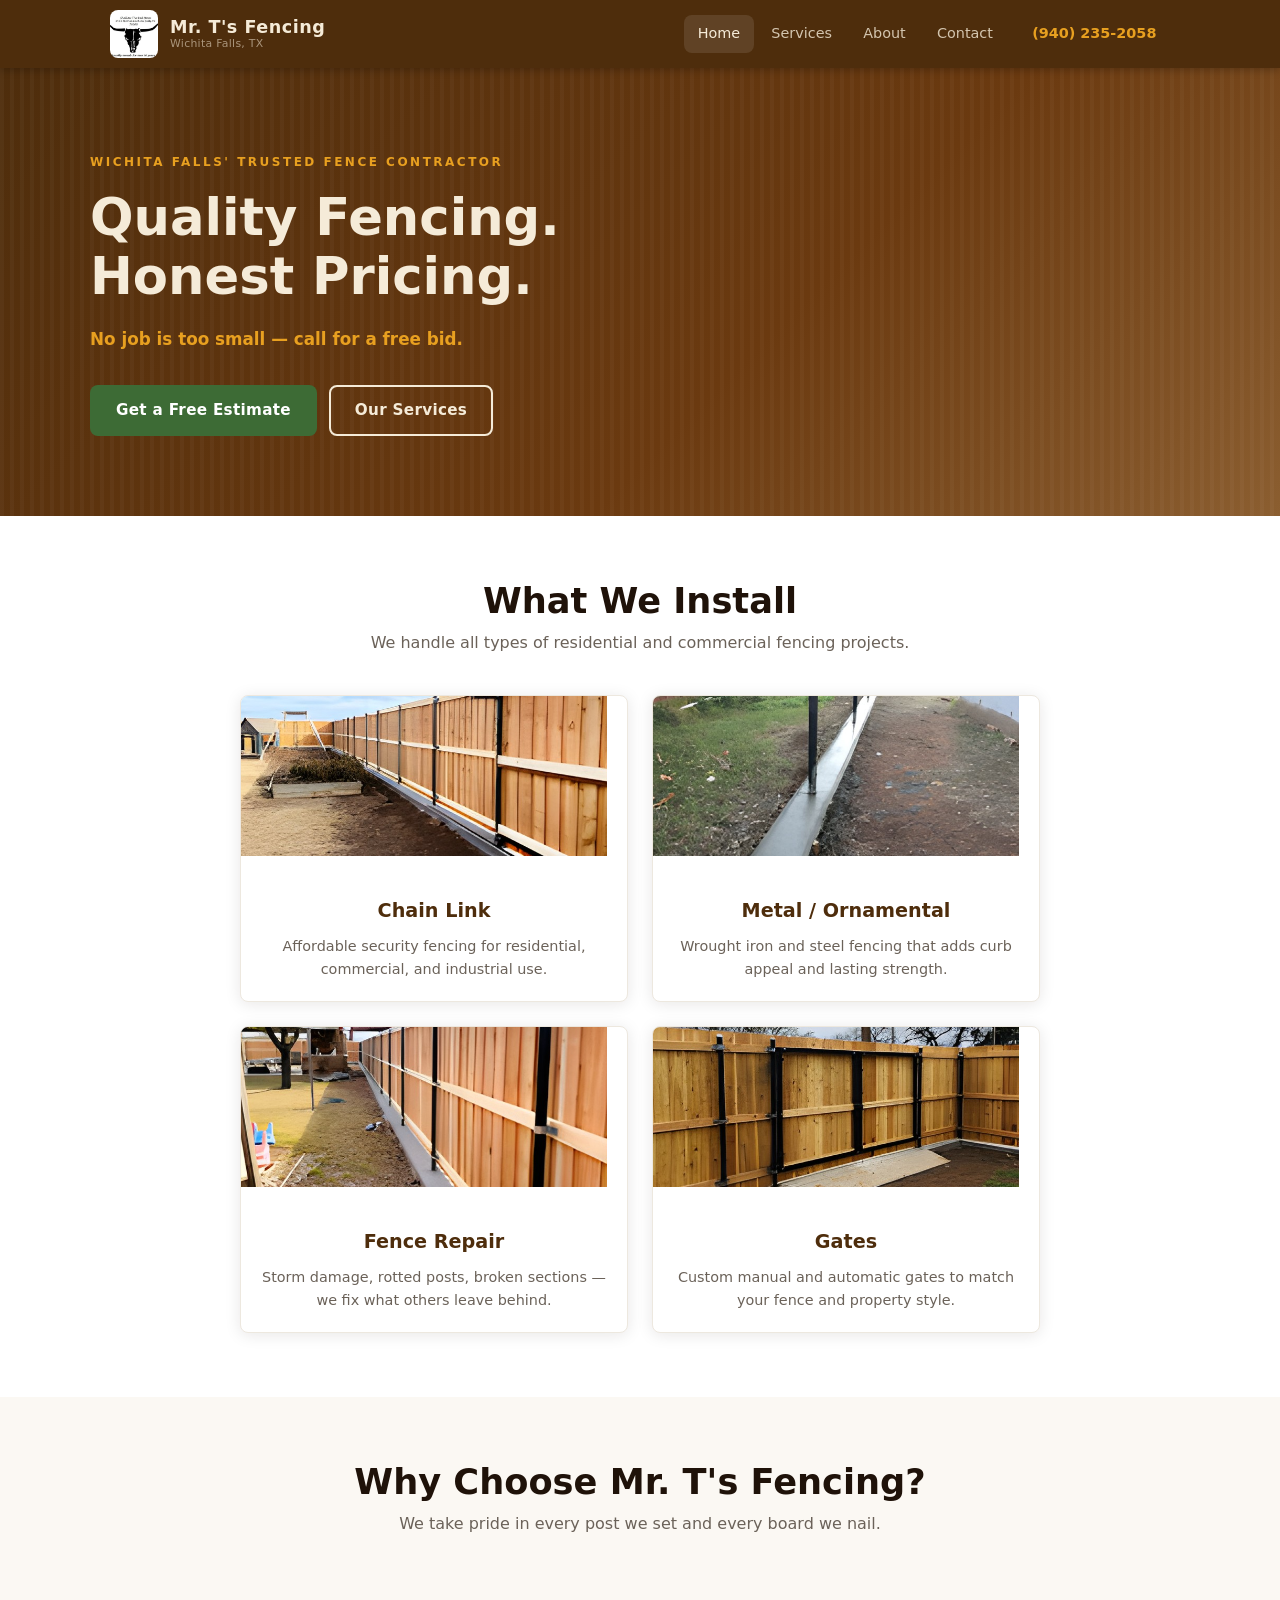
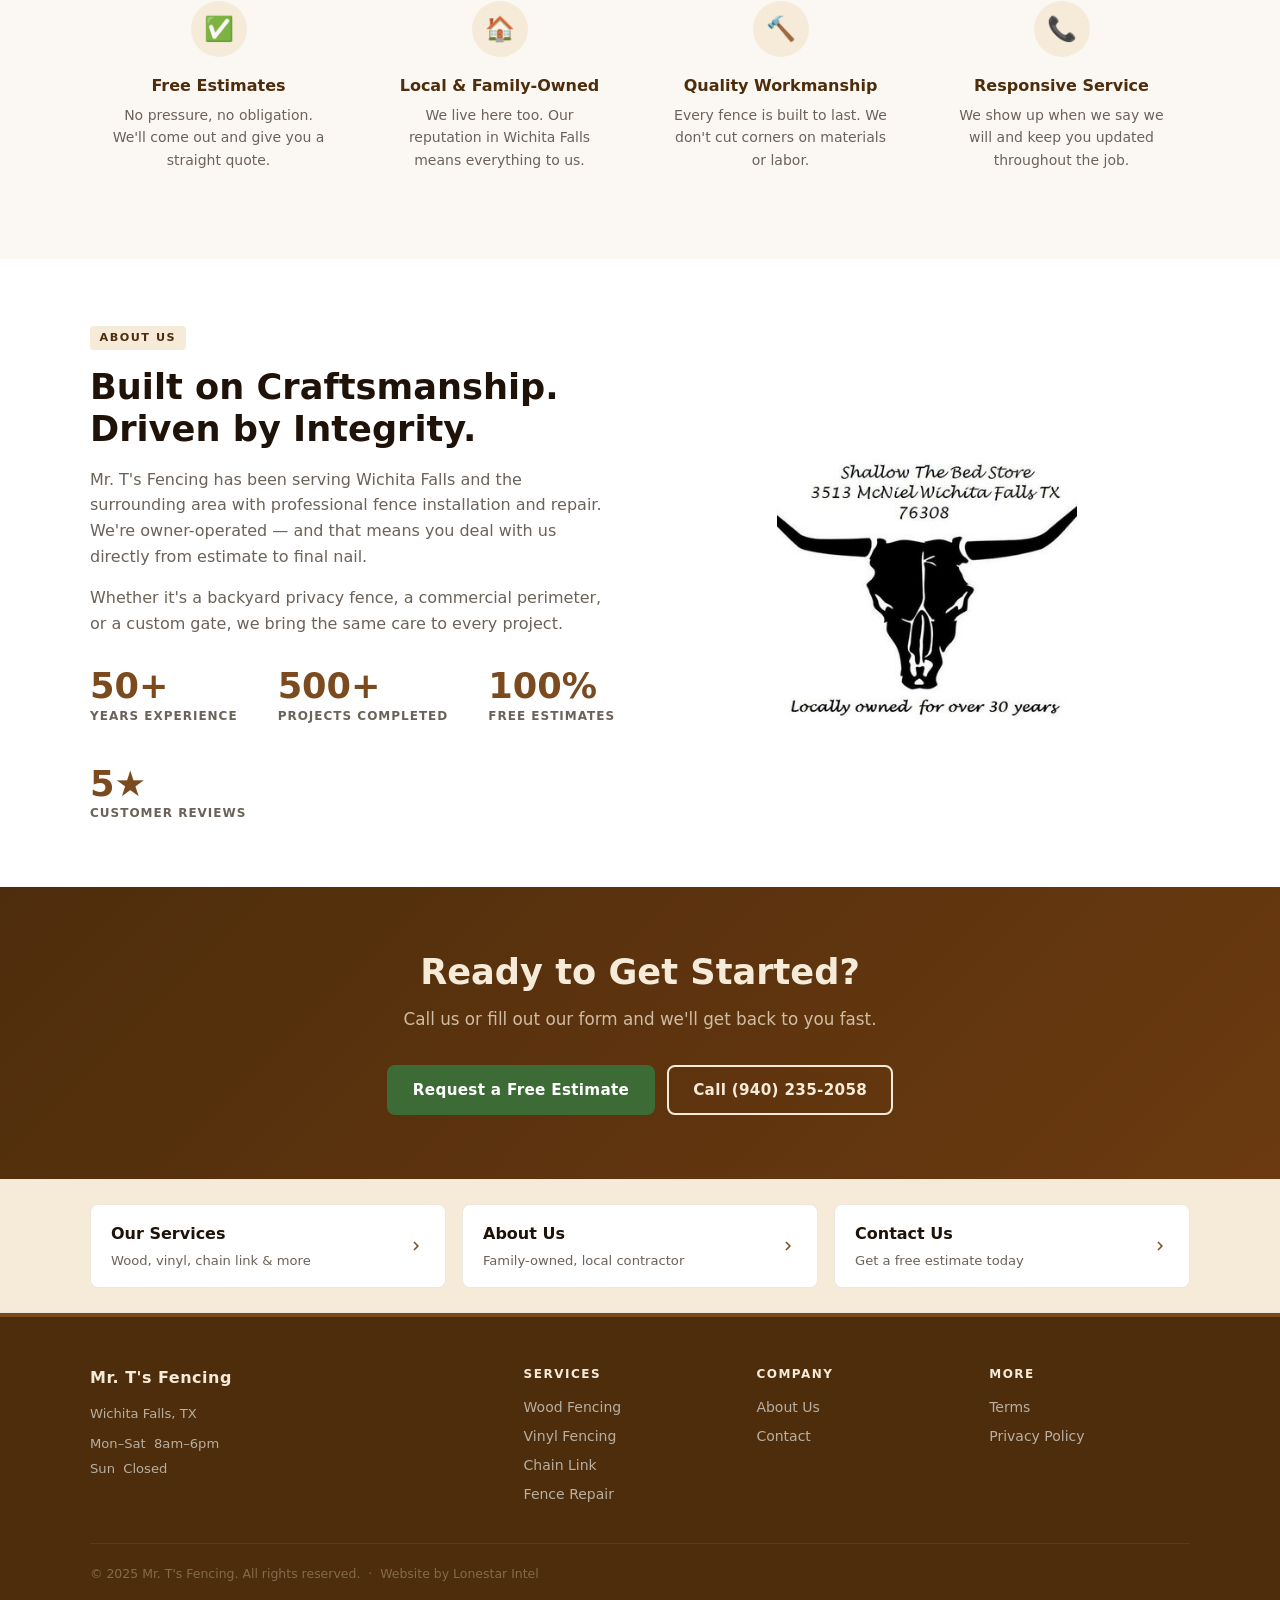
==== commit eeaefbda: "Add photos to homepage service cards, remove hero paragraph - Replace emoji icons with real job phot" ====
--- a/index.html
+++ b/index.html
@@ -36,8 +36,7 @@
     <div class="hero-inner">
       <span class="hero-kicker">Wichita Falls' Trusted Fence Contractor</span>
       <h1>Quality Fencing.<br>Honest Pricing.</h1>
-      <p>From wood privacy fences to chain link and vinyl — Mr. T's Fencing installs it right the first time. Family-owned and serving the area for years.</p>
-      <p style="margin-top:0.75rem;font-size:1.05rem;color:var(--gold);font-weight:600;">No job is too small — call for a free bid.</p>
+      <p style="font-size:1.05rem;color:var(--gold);font-weight:600;">No job is too small — call for a free bid.</p>
       <div class="btn-group">
         <a href="contact.html" class="btn btn-green">Get a Free Estimate</a>
         <a href="services.html" class="btn btn-outline">Our Services</a>
@@ -52,26 +51,34 @@
         <h2>What We Install</h2>
         <p>We handle all types of residential and commercial fencing projects.</p>
       </div>
-      <div class="service-cards" style="grid-template-columns:repeat(2,1fr);max-width:700px;margin-left:auto;margin-right:auto;">
-        <a href="services.html#chainlink" class="service-card" style="text-decoration:none;color:inherit;">
-          <div class="service-icon">🔗</div>
-          <h3>Chain Link</h3>
-          <p>Affordable security fencing for residential, commercial, and industrial use.</p>
-        </a>
-        <a href="services.html#metal" class="service-card" style="text-decoration:none;color:inherit;">
-          <div class="service-icon">⚙️</div>
-          <h3>Metal / Ornamental</h3>
-          <p>Wrought iron and steel fencing that adds curb appeal and lasting strength.</p>
-        </a>
-        <a href="services.html#repair" class="service-card" style="text-decoration:none;color:inherit;">
-          <div class="service-icon">🔧</div>
-          <h3>Fence Repair</h3>
-          <p>Storm damage, rotted posts, broken sections — we fix what others leave behind.</p>
-        </a>
-        <a href="services.html#gates" class="service-card" style="text-decoration:none;color:inherit;">
-          <div class="service-icon">🚪</div>
-          <h3>Gates</h3>
-          <p>Custom manual and automatic gates to match your fence and property style.</p>
+      <div class="service-cards" style="grid-template-columns:repeat(2,1fr);max-width:800px;margin-left:auto;margin-right:auto;">
+        <a href="services.html#chainlink" class="service-card" style="text-decoration:none;color:inherit;padding:0;overflow:hidden;">
+          <img src="images/upscaled/commercial-fence-long.jpg" alt="Chain link fencing" class="service-card-img">
+          <div style="padding:1.25rem;">
+            <h3>Chain Link</h3>
+            <p>Affordable security fencing for residential, commercial, and industrial use.</p>
+          </div>
+        </a>
+        <a href="services.html#metal" class="service-card" style="text-decoration:none;color:inherit;padding:0;overflow:hidden;">
+          <img src="images/upscaled/metal-fence-posts.jpg" alt="Metal ornamental fencing" class="service-card-img">
+          <div style="padding:1.25rem;">
+            <h3>Metal / Ornamental</h3>
+            <p>Wrought iron and steel fencing that adds curb appeal and lasting strength.</p>
+          </div>
+        </a>
+        <a href="services.html#repair" class="service-card" style="text-decoration:none;color:inherit;padding:0;overflow:hidden;">
+          <img src="images/upscaled/fence-install-progress.jpg" alt="Fence repair" class="service-card-img">
+          <div style="padding:1.25rem;">
+            <h3>Fence Repair</h3>
+            <p>Storm damage, rotted posts, broken sections — we fix what others leave behind.</p>
+          </div>
+        </a>
+        <a href="services.html#gates" class="service-card" style="text-decoration:none;color:inherit;padding:0;overflow:hidden;">
+          <img src="images/upscaled/cedar-double-gate.jpg" alt="Custom gates" class="service-card-img">
+          <div style="padding:1.25rem;">
+            <h3>Gates</h3>
+            <p>Custom manual and automatic gates to match your fence and property style.</p>
+          </div>
         </a>
       </div>
     </div>
--- a/css/style.css
+++ b/css/style.css
@@ -261,6 +261,14 @@
   transition: transform var(--transition), box-shadow var(--transition);
 }
 .service-card:hover { transform: translateY(-3px); box-shadow: 0 8px 24px rgba(31,18,9,0.13); }
+.service-card-img {
+  width: calc(100% + 2.5rem);
+  margin: -1.25rem -1.25rem 1.25rem;
+  height: 180px;
+  object-fit: cover;
+  border-radius: var(--radius) var(--radius) 0 0;
+  display: block;
+}
 .service-icon {
   font-size: 2.5rem;
   margin-bottom: 1rem;
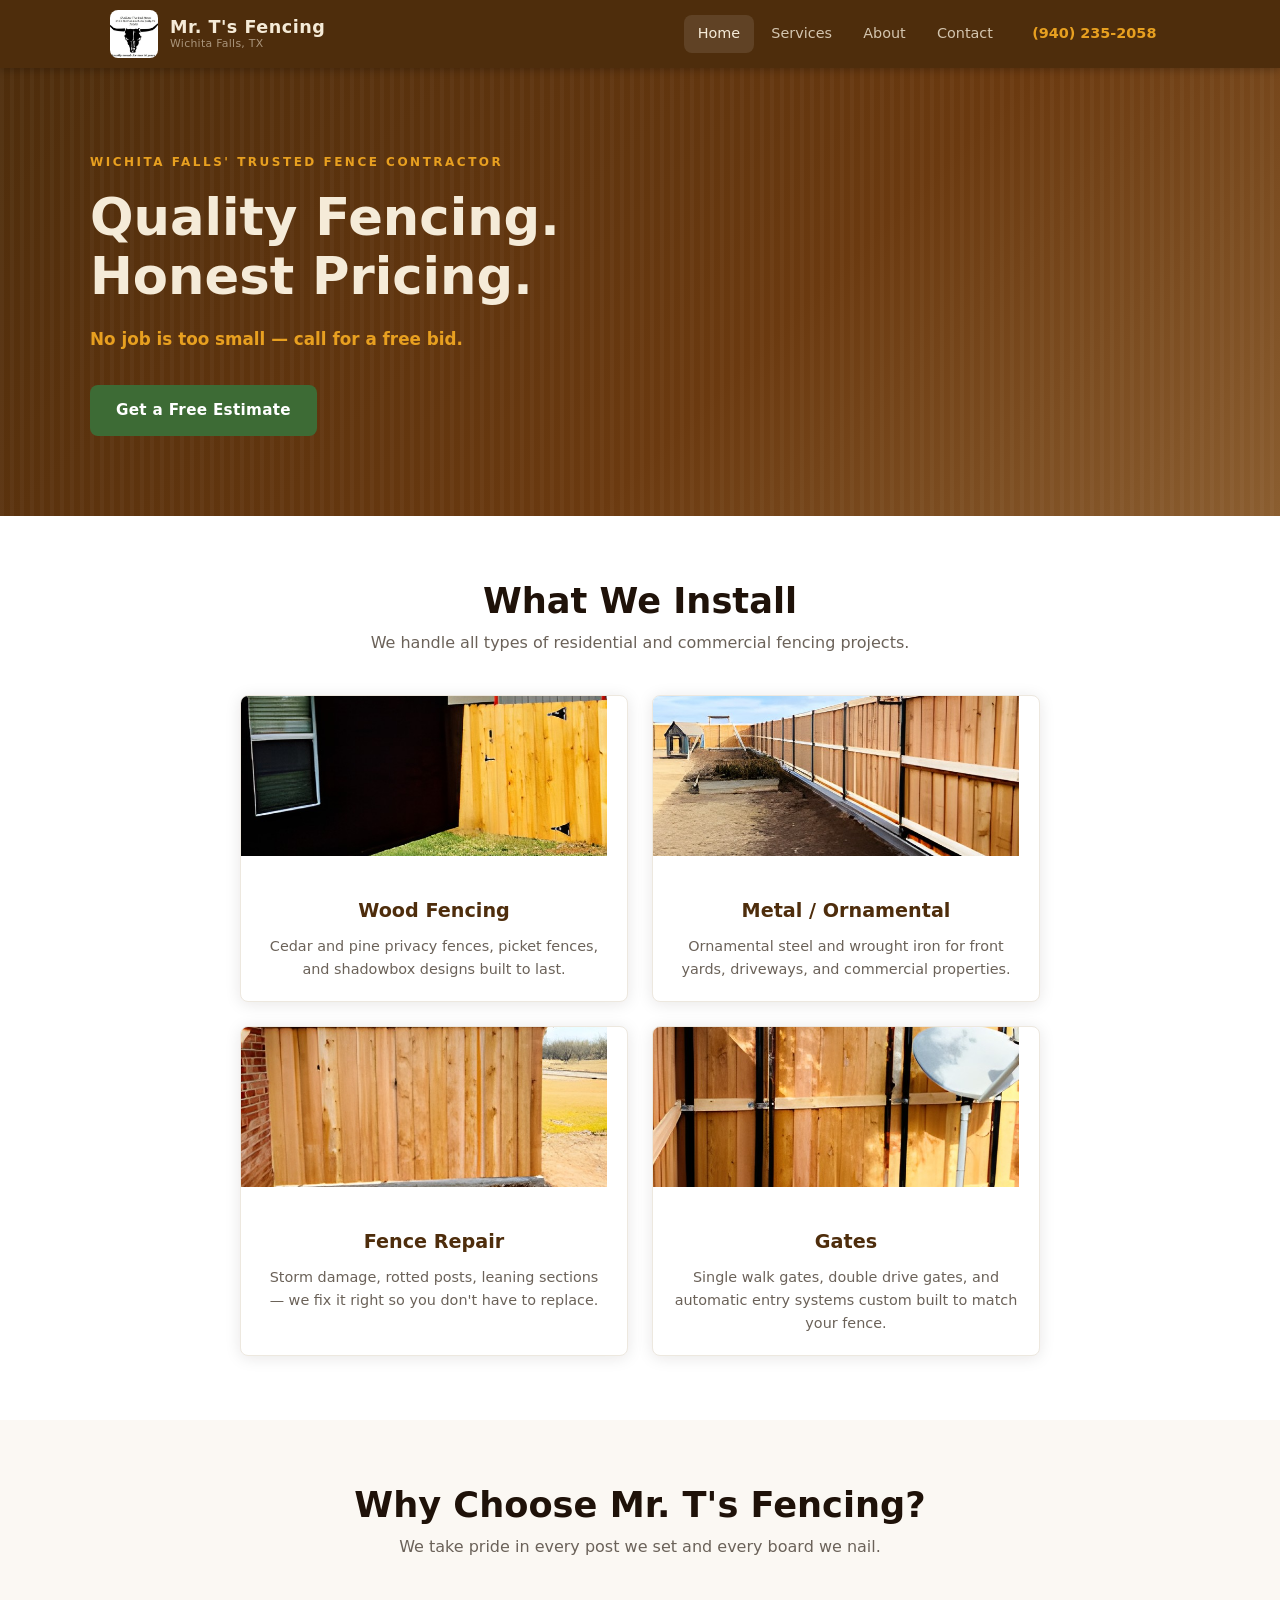
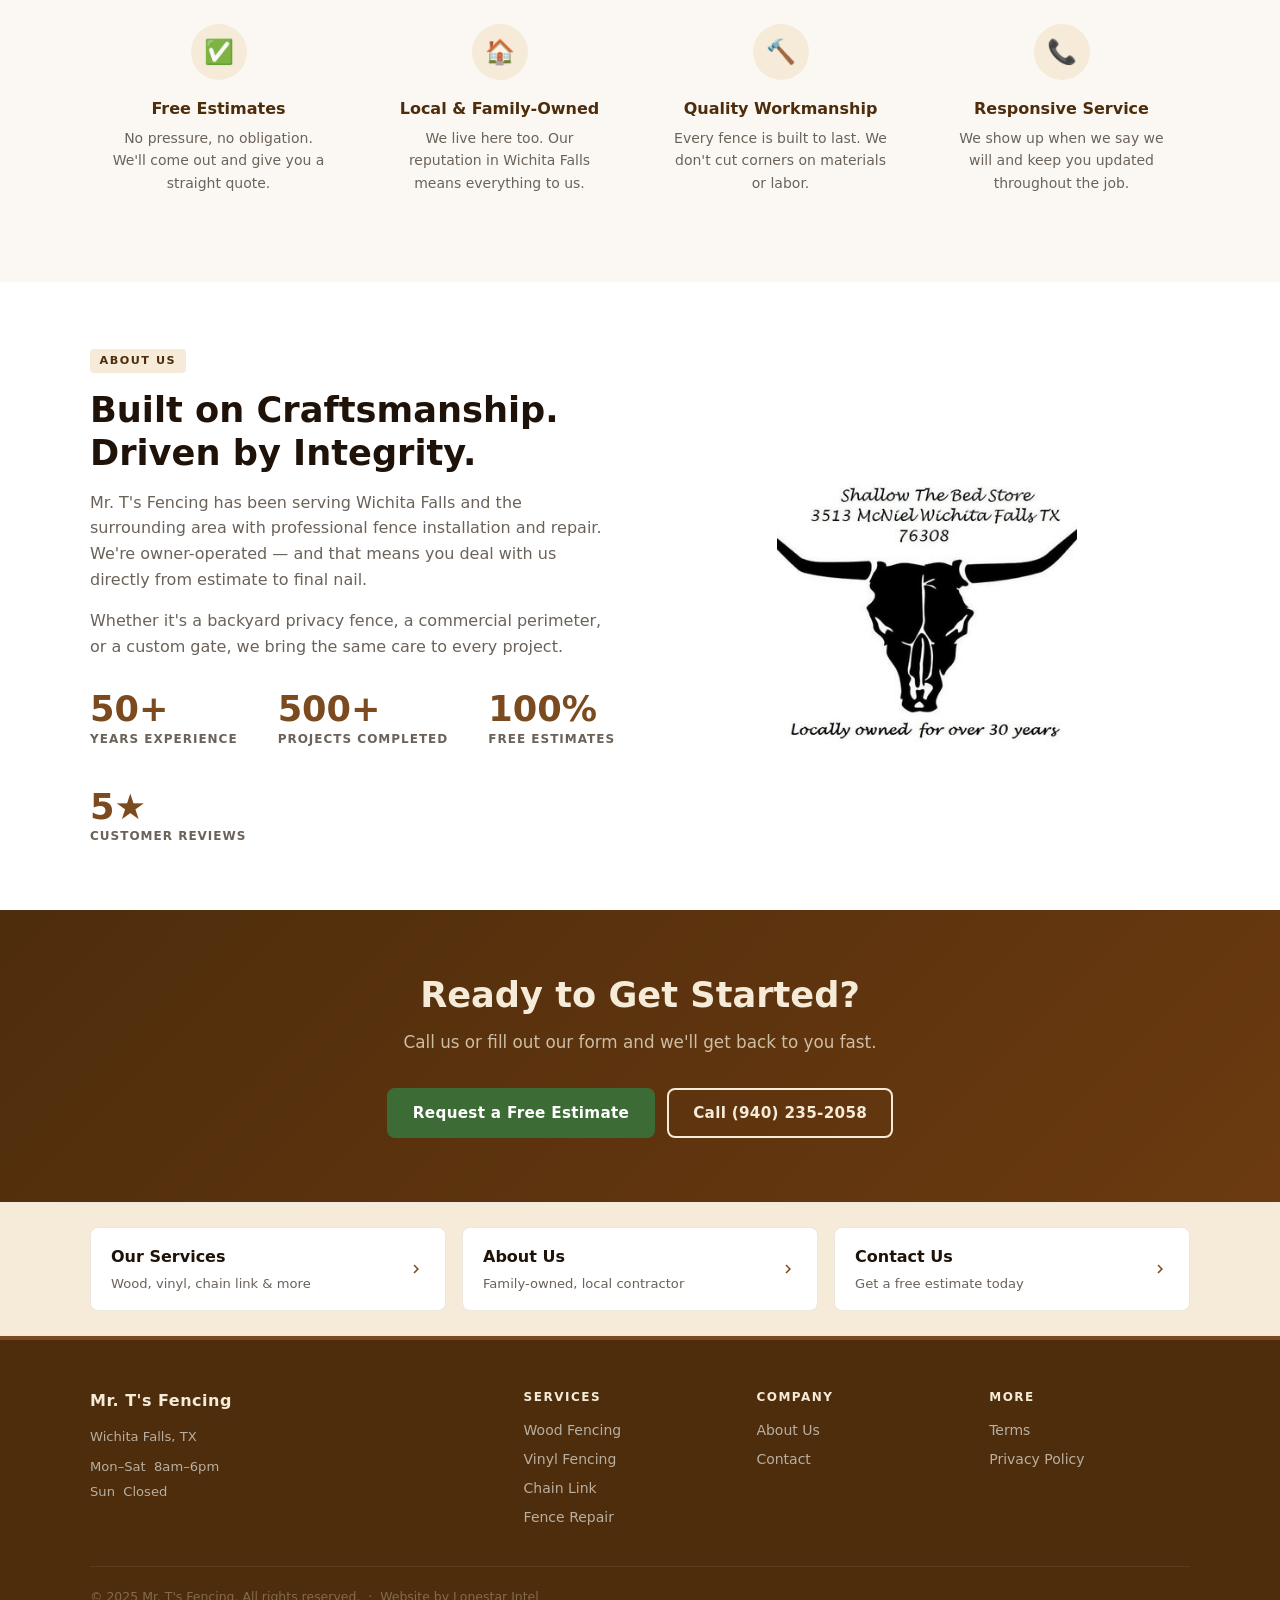
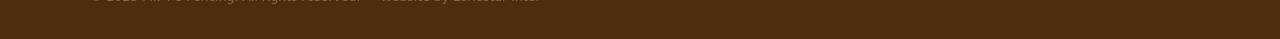
==== commit 4132fdfa: "Remove 'Our Services' button from hero, update service cards to match services page - Cards now show" ====
--- a/index.html
+++ b/index.html
@@ -39,7 +39,6 @@
       <p style="font-size:1.05rem;color:var(--gold);font-weight:600;">No job is too small — call for a free bid.</p>
       <div class="btn-group">
         <a href="contact.html" class="btn btn-green">Get a Free Estimate</a>
-        <a href="services.html" class="btn btn-outline">Our Services</a>
       </div>
     </div>
   </section>
@@ -52,32 +51,32 @@
         <p>We handle all types of residential and commercial fencing projects.</p>
       </div>
       <div class="service-cards" style="grid-template-columns:repeat(2,1fr);max-width:800px;margin-left:auto;margin-right:auto;">
-        <a href="services.html#chainlink" class="service-card" style="text-decoration:none;color:inherit;padding:0;overflow:hidden;">
-          <img src="images/upscaled/commercial-fence-long.jpg" alt="Chain link fencing" class="service-card-img">
-          <div style="padding:1.25rem;">
-            <h3>Chain Link</h3>
-            <p>Affordable security fencing for residential, commercial, and industrial use.</p>
+        <a href="services.html#wood" class="service-card" style="text-decoration:none;color:inherit;padding:0;overflow:hidden;">
+          <img src="images/upscaled/IMG_3517_4x.jpg" alt="Wood privacy fence" class="service-card-img">
+          <div style="padding:1.25rem;">
+            <h3>Wood Fencing</h3>
+            <p>Cedar and pine privacy fences, picket fences, and shadowbox designs built to last.</p>
           </div>
         </a>
         <a href="services.html#metal" class="service-card" style="text-decoration:none;color:inherit;padding:0;overflow:hidden;">
-          <img src="images/upscaled/metal-fence-posts.jpg" alt="Metal ornamental fencing" class="service-card-img">
+          <img src="images/upscaled/IMG_3520_4x.jpg" alt="Metal ornamental fencing" class="service-card-img">
           <div style="padding:1.25rem;">
             <h3>Metal / Ornamental</h3>
-            <p>Wrought iron and steel fencing that adds curb appeal and lasting strength.</p>
+            <p>Ornamental steel and wrought iron for front yards, driveways, and commercial properties.</p>
           </div>
         </a>
         <a href="services.html#repair" class="service-card" style="text-decoration:none;color:inherit;padding:0;overflow:hidden;">
-          <img src="images/upscaled/fence-install-progress.jpg" alt="Fence repair" class="service-card-img">
+          <img src="images/upscaled/cedar-fence-corner.jpg" alt="Fence repair" class="service-card-img">
           <div style="padding:1.25rem;">
             <h3>Fence Repair</h3>
-            <p>Storm damage, rotted posts, broken sections — we fix what others leave behind.</p>
+            <p>Storm damage, rotted posts, leaning sections — we fix it right so you don't have to replace.</p>
           </div>
         </a>
         <a href="services.html#gates" class="service-card" style="text-decoration:none;color:inherit;padding:0;overflow:hidden;">
-          <img src="images/upscaled/cedar-double-gate.jpg" alt="Custom gates" class="service-card-img">
+          <img src="images/upscaled/IMG_3521_4x.jpg" alt="Custom gates" class="service-card-img">
           <div style="padding:1.25rem;">
             <h3>Gates</h3>
-            <p>Custom manual and automatic gates to match your fence and property style.</p>
+            <p>Single walk gates, double drive gates, and automatic entry systems custom built to match your fence.</p>
           </div>
         </a>
       </div>
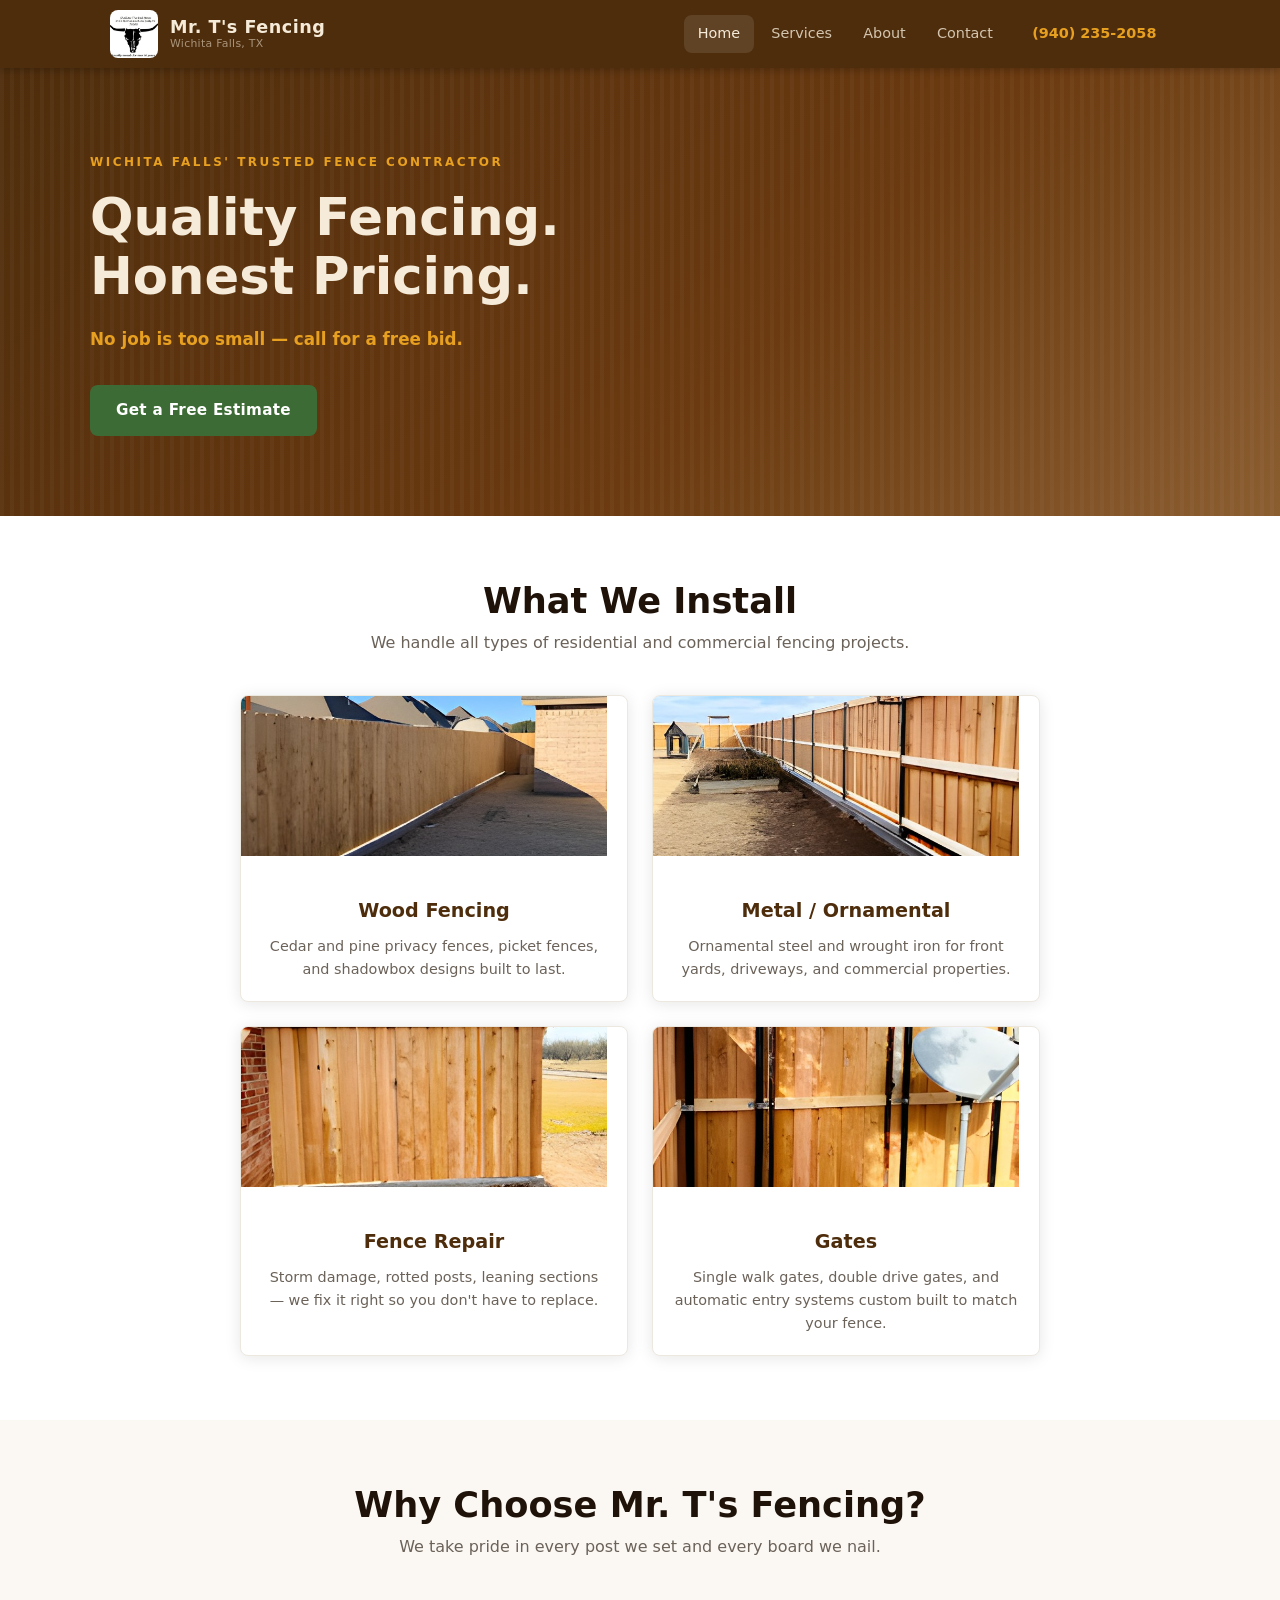
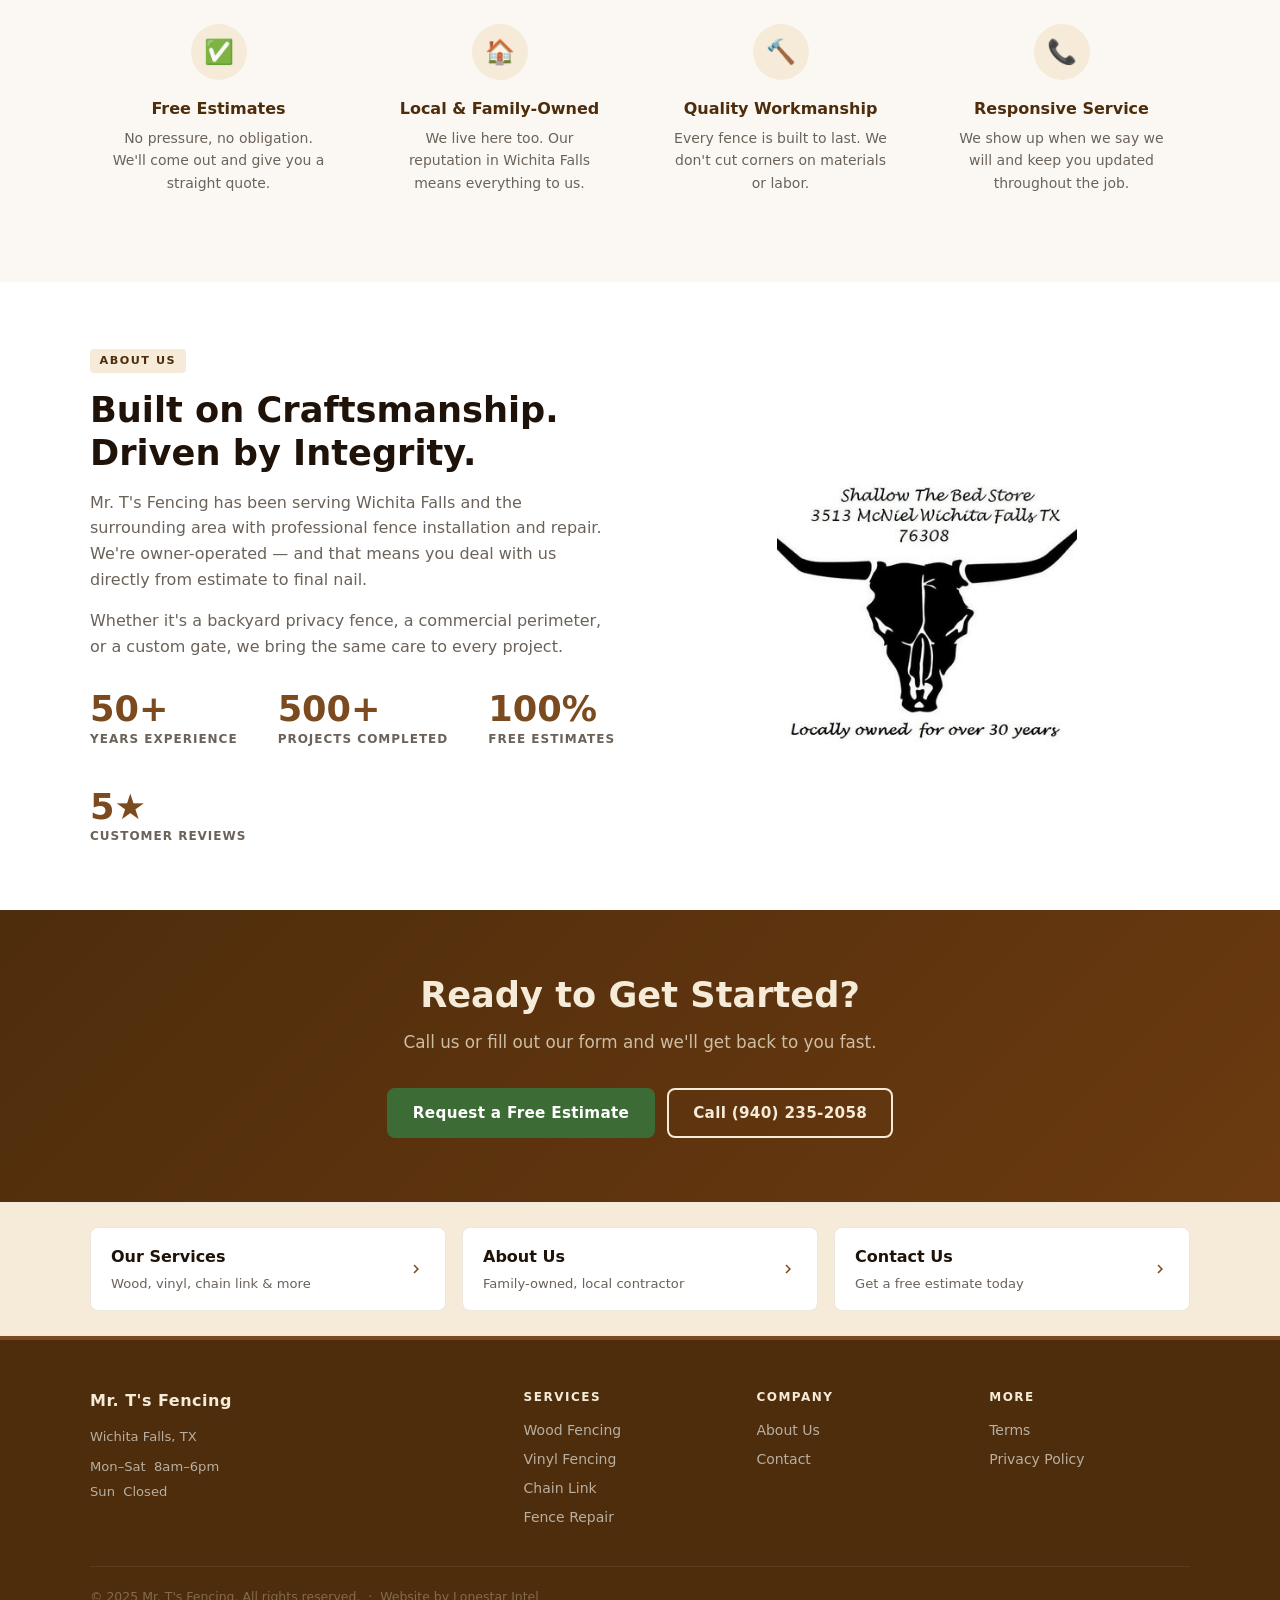
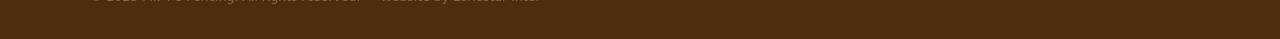
==== commit 07db3dbb: "Swap Wood Fencing card photo to IMG_3518 (blue sky, new subdivision) Co-Authored-By: Claude Sonnet 4" ====
--- a/index.html
+++ b/index.html
@@ -52,7 +52,7 @@
       </div>
       <div class="service-cards" style="grid-template-columns:repeat(2,1fr);max-width:800px;margin-left:auto;margin-right:auto;">
         <a href="services.html#wood" class="service-card" style="text-decoration:none;color:inherit;padding:0;overflow:hidden;">
-          <img src="images/upscaled/IMG_3517_4x.jpg" alt="Wood privacy fence" class="service-card-img">
+          <img src="images/upscaled/IMG_3518_4x.jpg" alt="Wood privacy fence" class="service-card-img">
           <div style="padding:1.25rem;">
             <h3>Wood Fencing</h3>
             <p>Cedar and pine privacy fences, picket fences, and shadowbox designs built to last.</p>
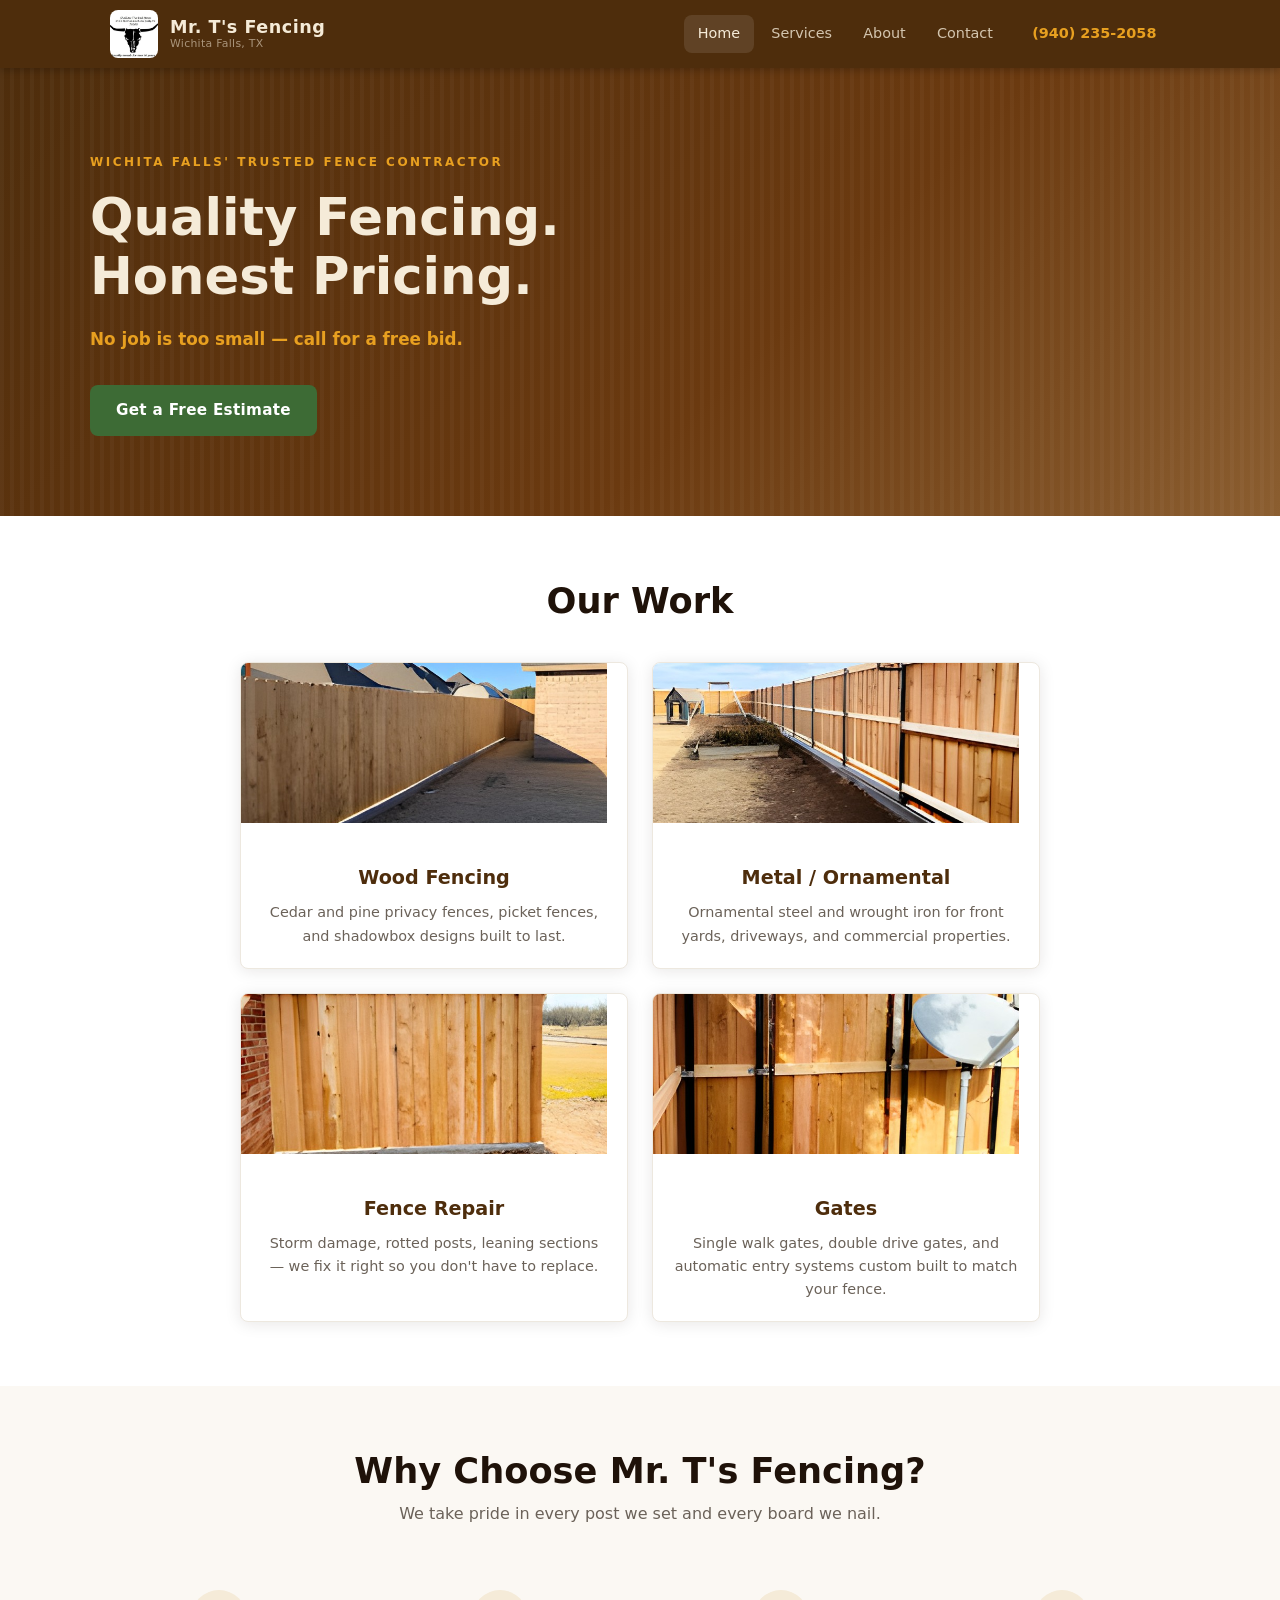
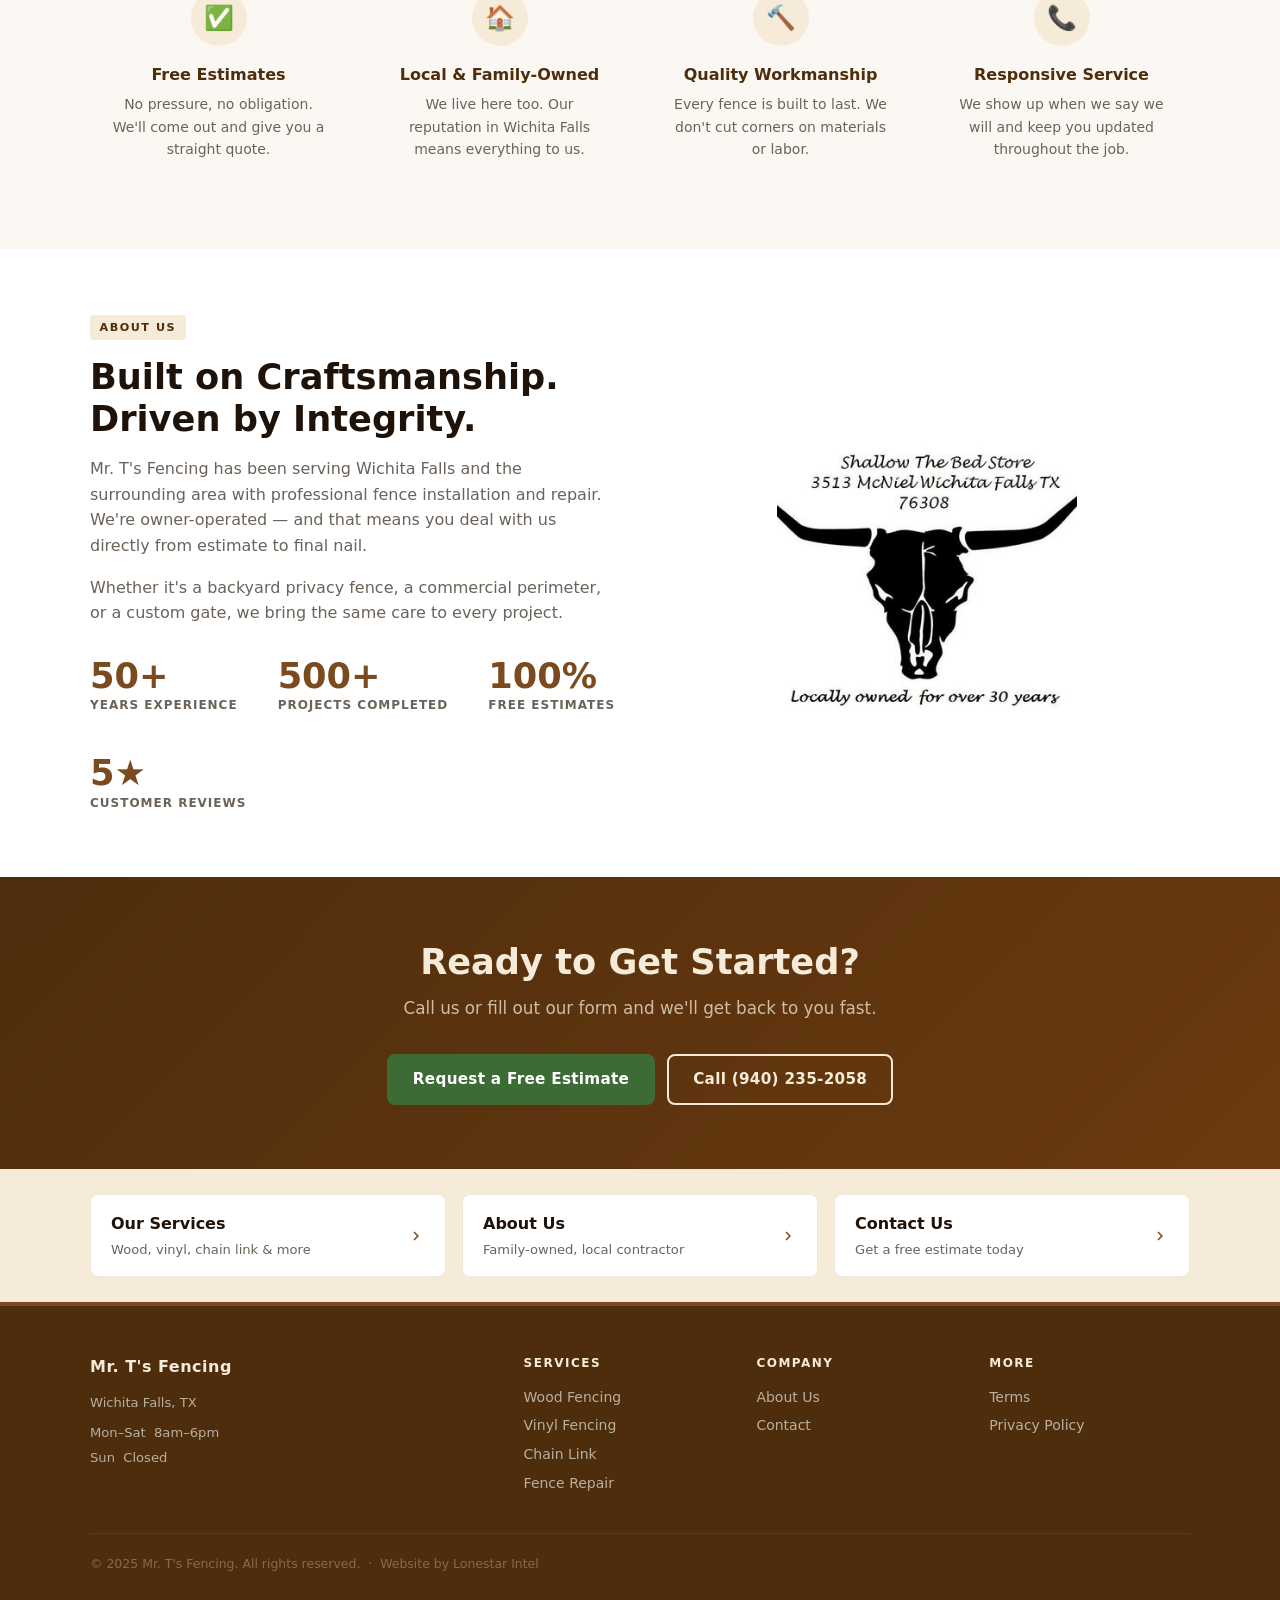
==== commit f6b983cb: "Rename 'What We Install' to 'Our Work', remove subtitle Co-Authored-By: Claude Sonnet 4.6 <noreply@a" ====
--- a/index.html
+++ b/index.html
@@ -47,8 +47,7 @@
   <section>
     <div class="section-inner">
       <div class="section-header">
-        <h2>What We Install</h2>
-        <p>We handle all types of residential and commercial fencing projects.</p>
+        <h2>Our Work</h2>
       </div>
       <div class="service-cards" style="grid-template-columns:repeat(2,1fr);max-width:800px;margin-left:auto;margin-right:auto;">
         <a href="services.html#wood" class="service-card" style="text-decoration:none;color:inherit;padding:0;overflow:hidden;">
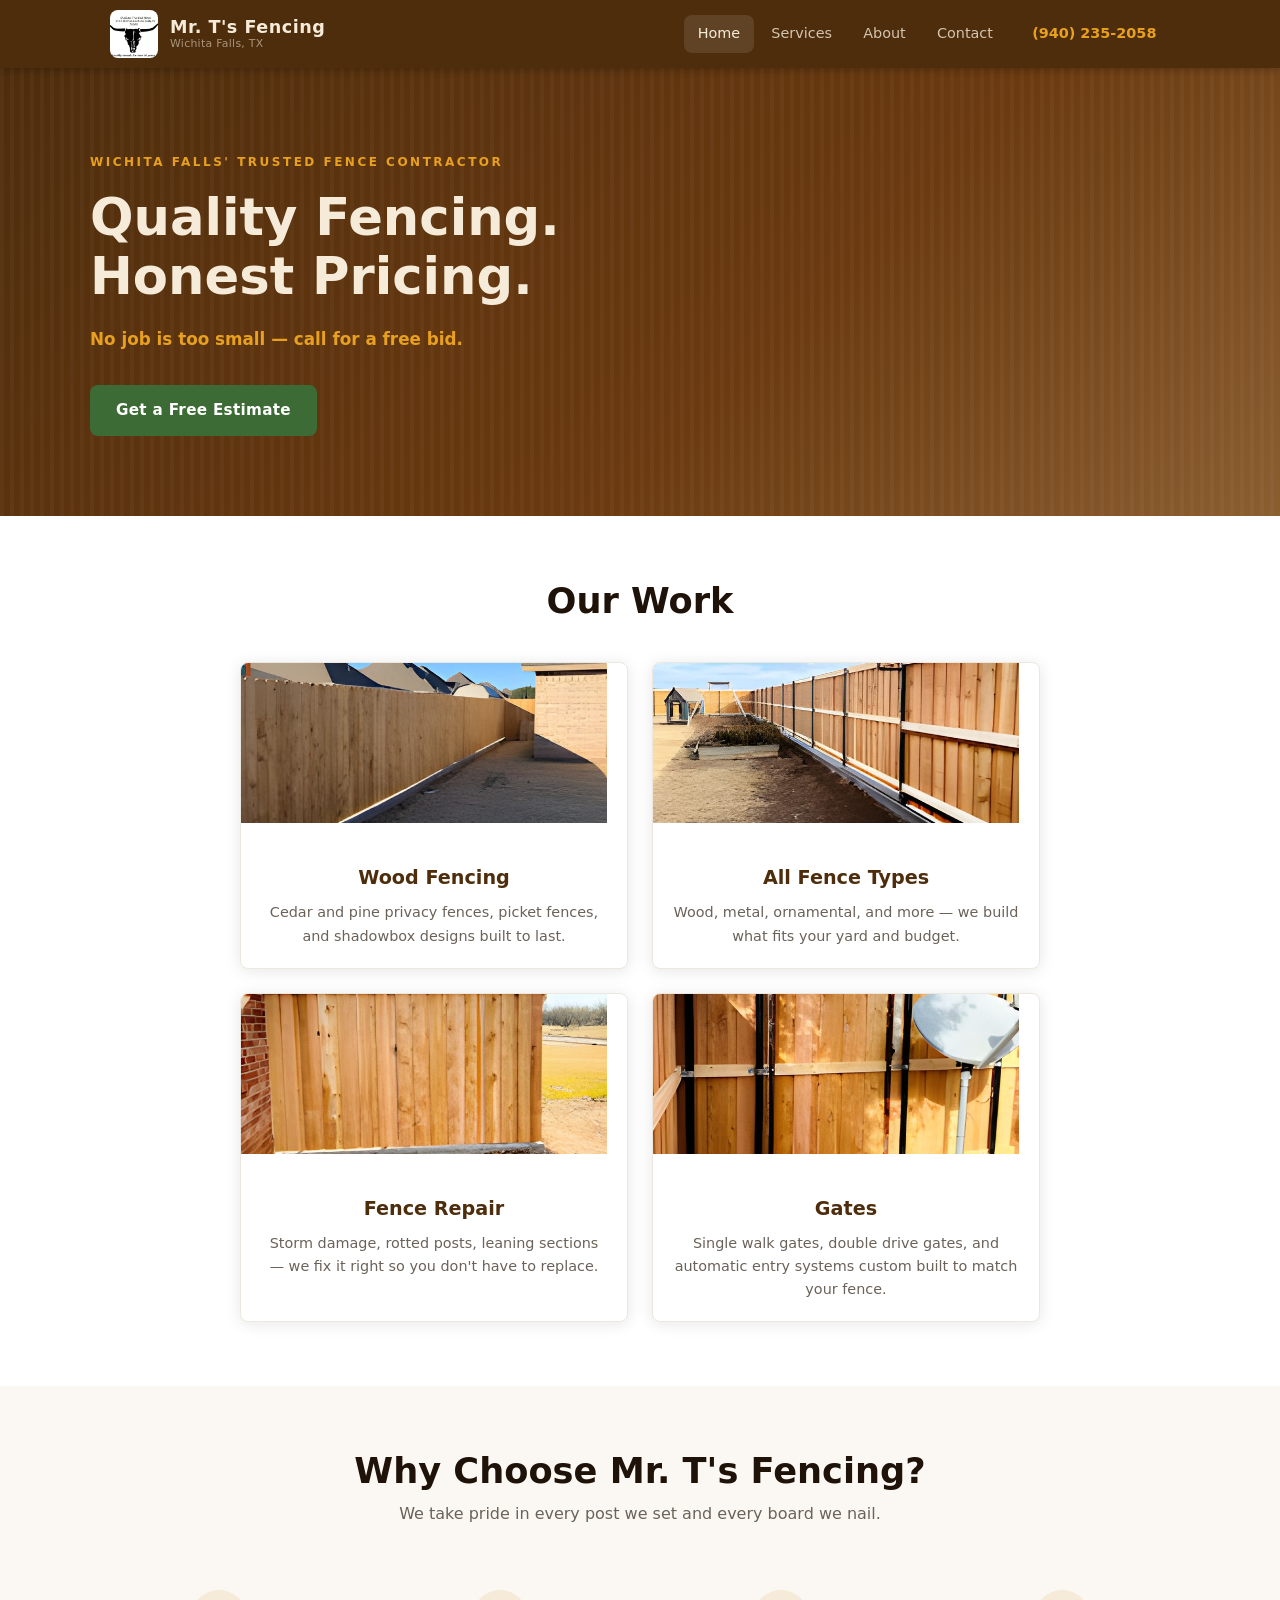
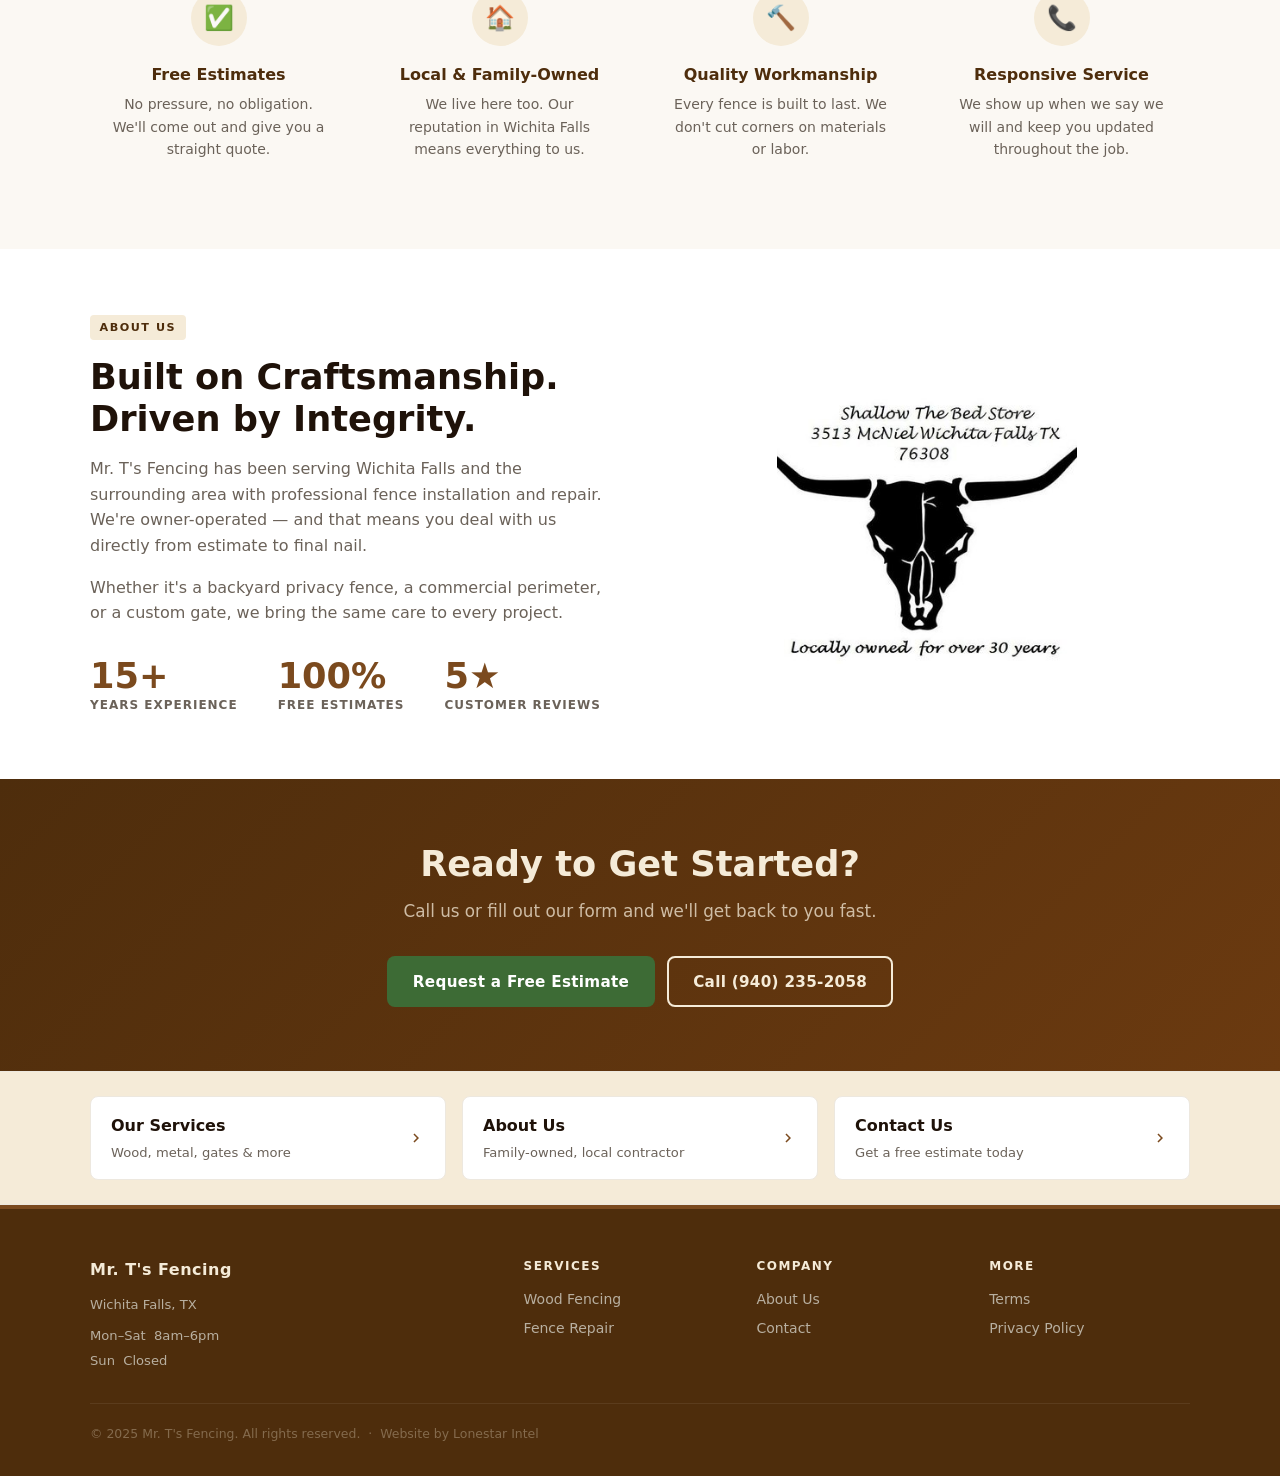
==== commit e20b5da1: "Update services, stats, and footer across site - Change 50+ years to 15+ years experience, remove pr" ====
--- a/index.html
+++ b/index.html
@@ -3,7 +3,7 @@
 <head>
   <meta charset="UTF-8">
   <meta name="viewport" content="width=device-width, initial-scale=1.0">
-  <meta name="description" content="Mr. T's Fencing — professional fence installation in Wichita Falls, TX. Wood, vinyl, chain link, and more. Free estimates.">
+  <meta name="description" content="Mr. T's Fencing — professional fence installation in Wichita Falls, TX. Wood, metal, gates, and more. Free estimates.">
   <title>Mr. T's Fencing | Wichita Falls, TX</title>
   <link rel="stylesheet" href="css/style.css">
 </head>
@@ -60,8 +60,8 @@
         <a href="services.html#metal" class="service-card" style="text-decoration:none;color:inherit;padding:0;overflow:hidden;">
           <img src="images/upscaled/IMG_3520_4x.jpg" alt="Metal ornamental fencing" class="service-card-img">
           <div style="padding:1.25rem;">
-            <h3>Metal / Ornamental</h3>
-            <p>Ornamental steel and wrought iron for front yards, driveways, and commercial properties.</p>
+            <h3>All Fence Types</h3>
+            <p>Wood, metal, ornamental, and more — we build what fits your yard and budget.</p>
           </div>
         </a>
         <a href="services.html#repair" class="service-card" style="text-decoration:none;color:inherit;padding:0;overflow:hidden;">
@@ -125,12 +125,8 @@
           <p style="margin-top:1rem;">Whether it's a backyard privacy fence, a commercial perimeter, or a custom gate, we bring the same care to every project.</p>
           <div class="stats-strip">
             <div>
-              <div class="stat-number">50+</div>
+              <div class="stat-number">15+</div>
               <div class="stat-label">Years Experience</div>
-            </div>
-            <div>
-              <div class="stat-number">500+</div>
-              <div class="stat-label">Projects Completed</div>
             </div>
             <div>
               <div class="stat-number">100%</div>
@@ -165,7 +161,7 @@
       <a href="services.html" class="nav-card">
         <div>
           <div class="nav-card-title">Our Services</div>
-          <div class="nav-card-sub">Wood, vinyl, chain link & more</div>
+          <div class="nav-card-sub">Wood, metal, gates & more</div>
         </div>
         <svg viewBox="0 0 24 24"><path d="M8.59 16.59L13.17 12 8.59 7.41 10 6l6 6-6 6z"/></svg>
       </a>
@@ -197,8 +193,6 @@
       <div>
         <h4>Services</h4>
         <a href="services.html#wood">Wood Fencing</a>
-        <a href="services.html#vinyl">Vinyl Fencing</a>
-        <a href="services.html#chainlink">Chain Link</a>
         <a href="services.html#repair">Fence Repair</a>
       </div>
       <div>
